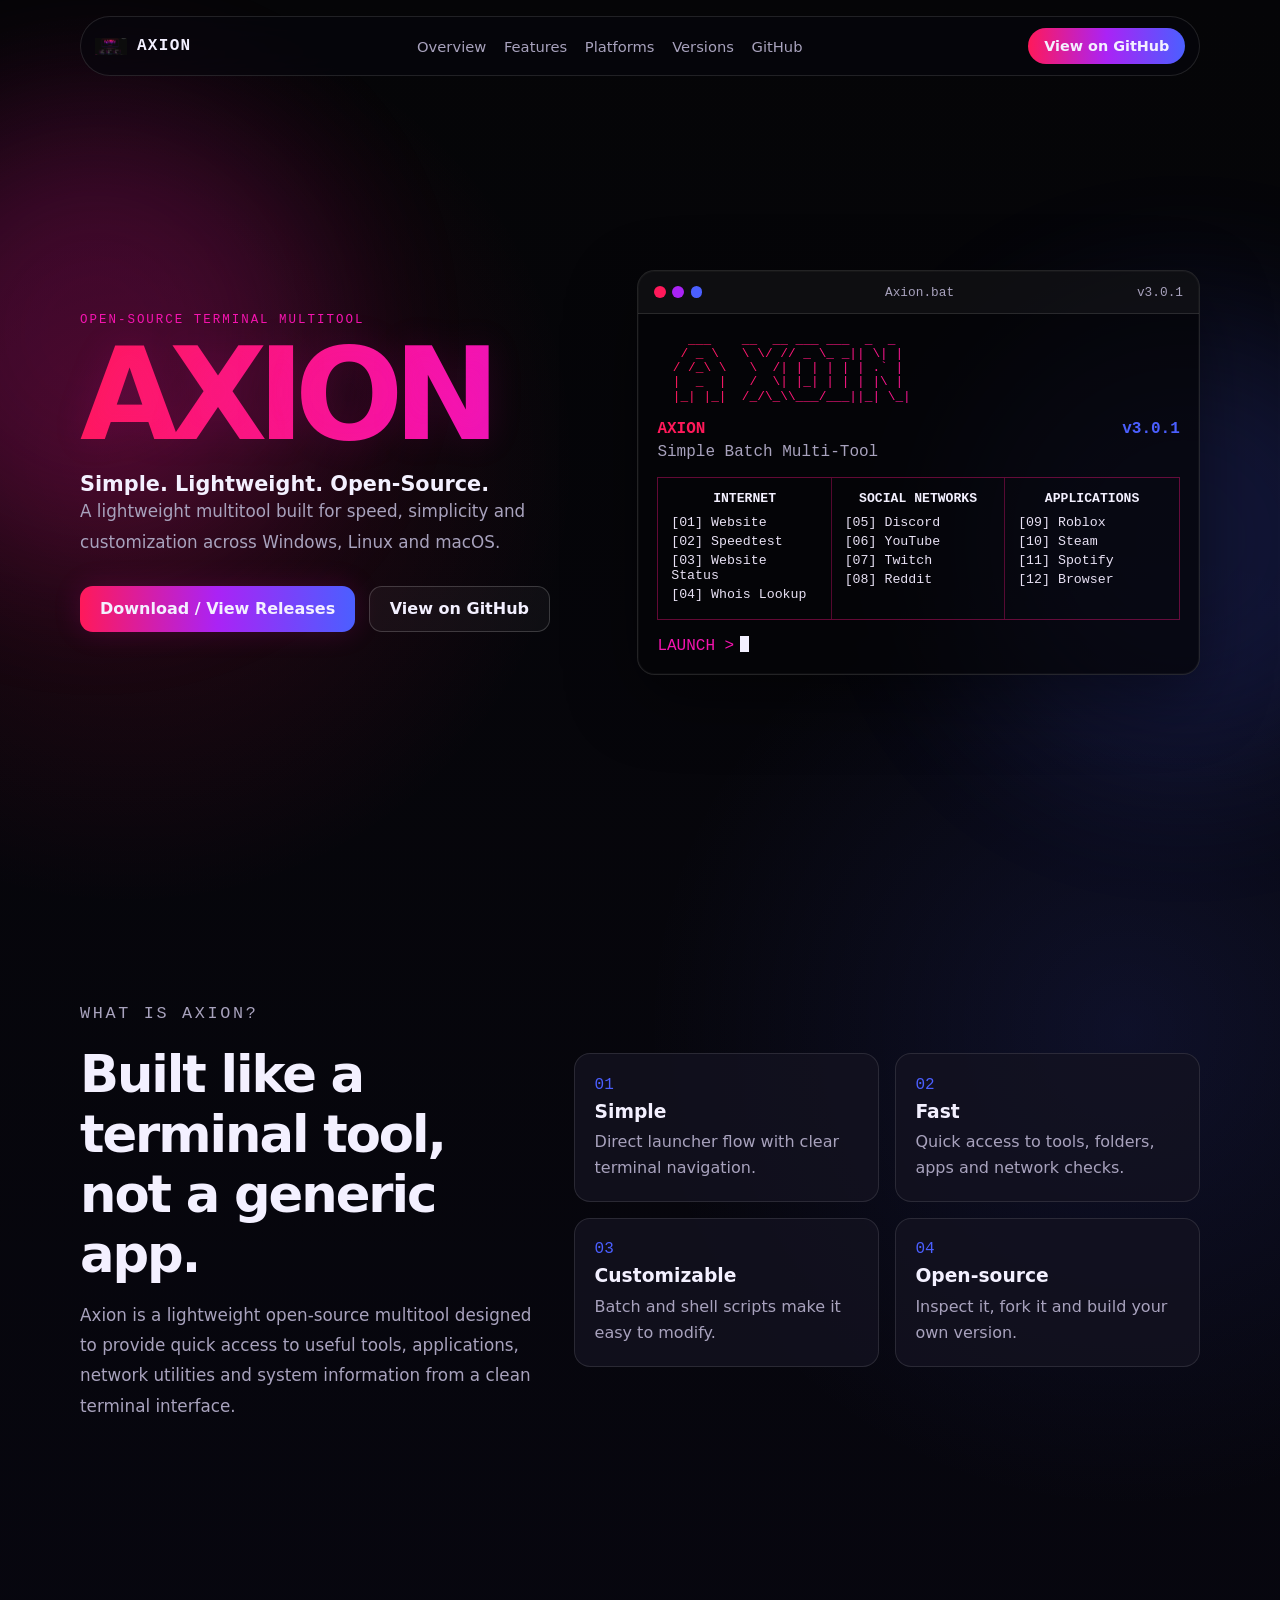
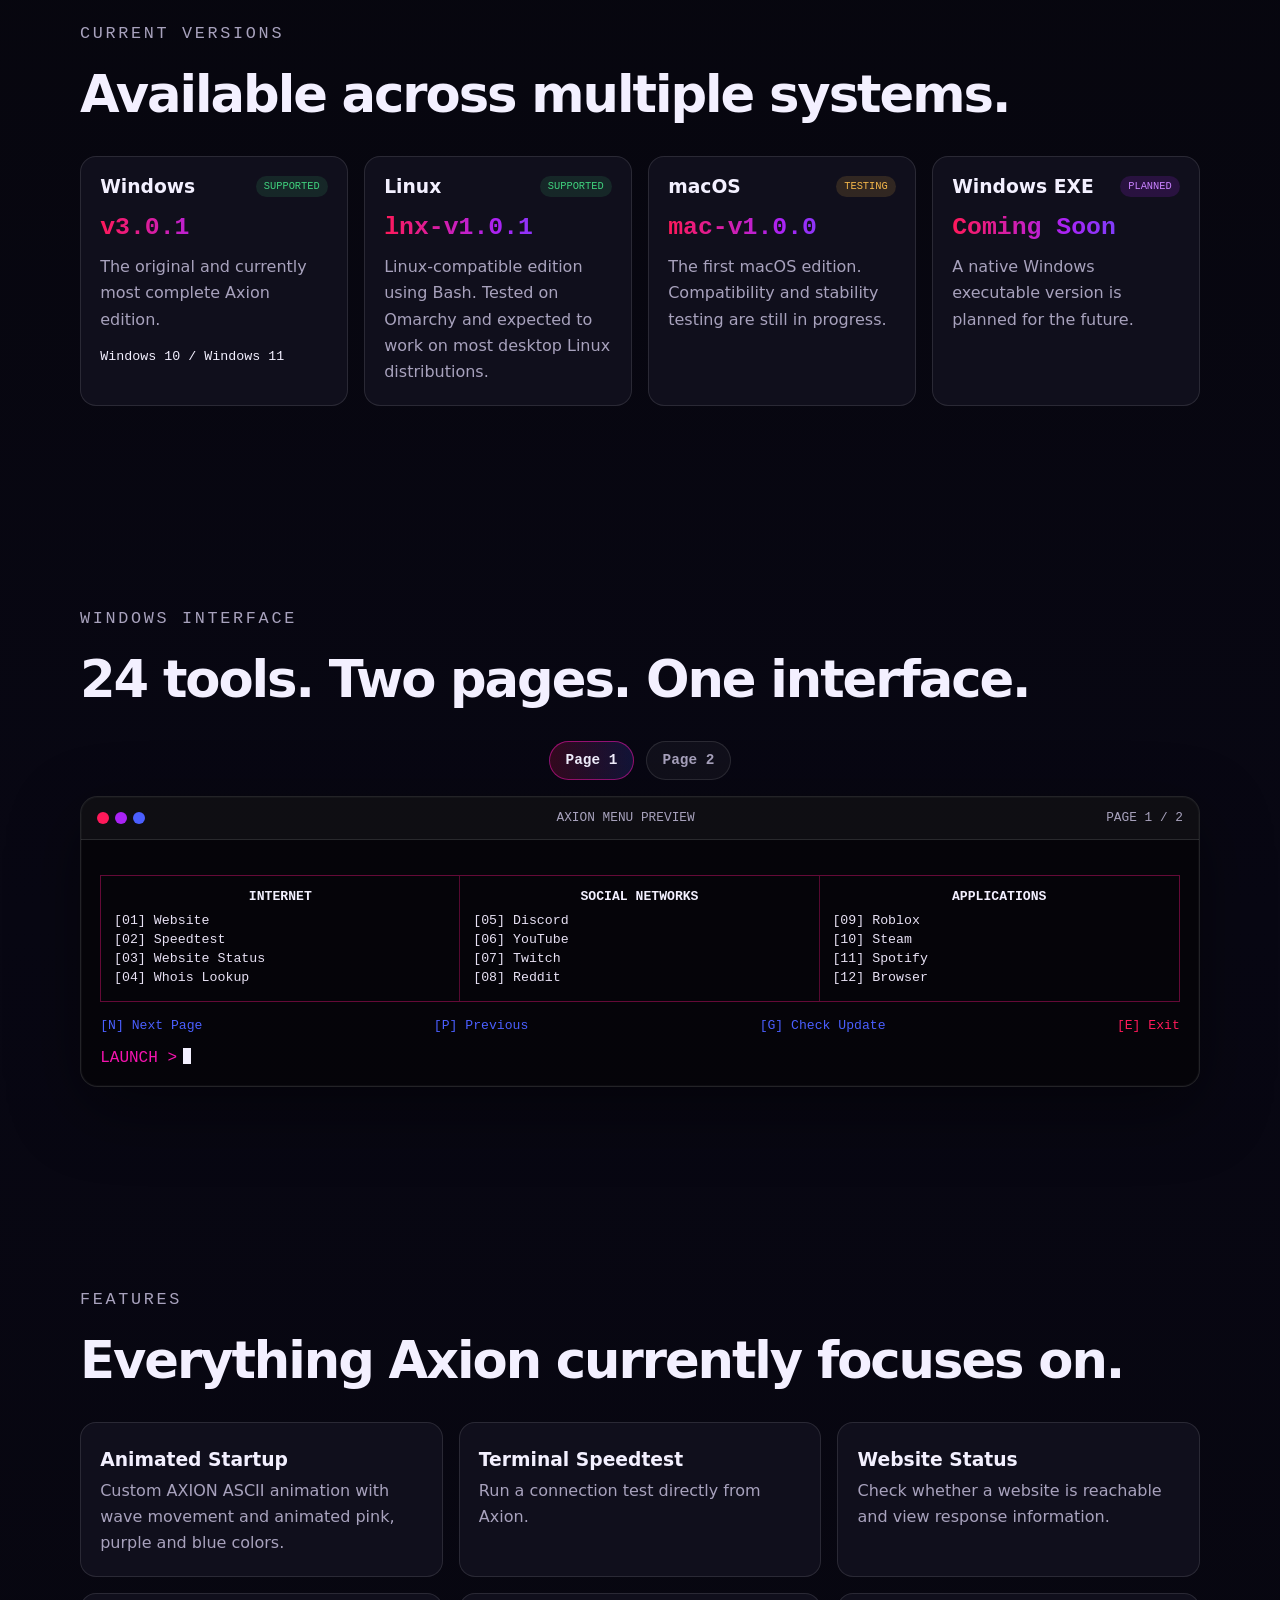
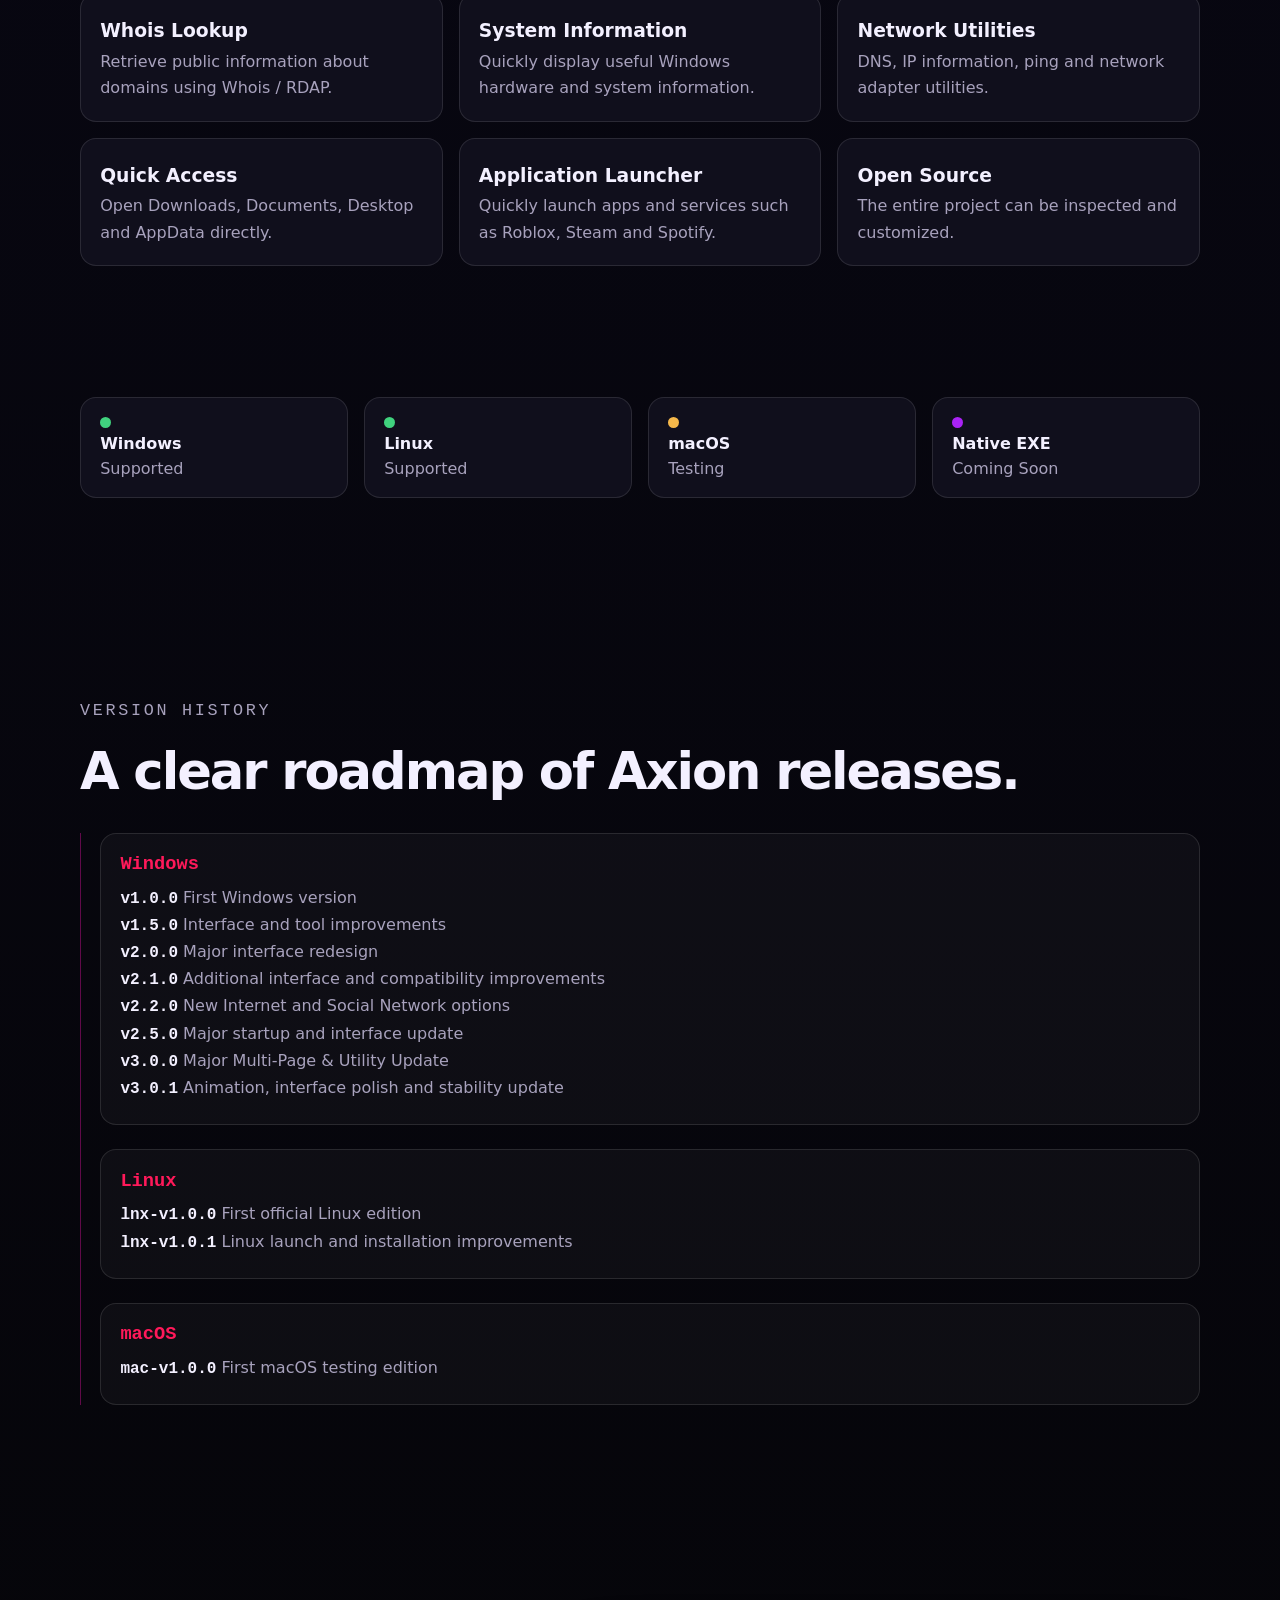
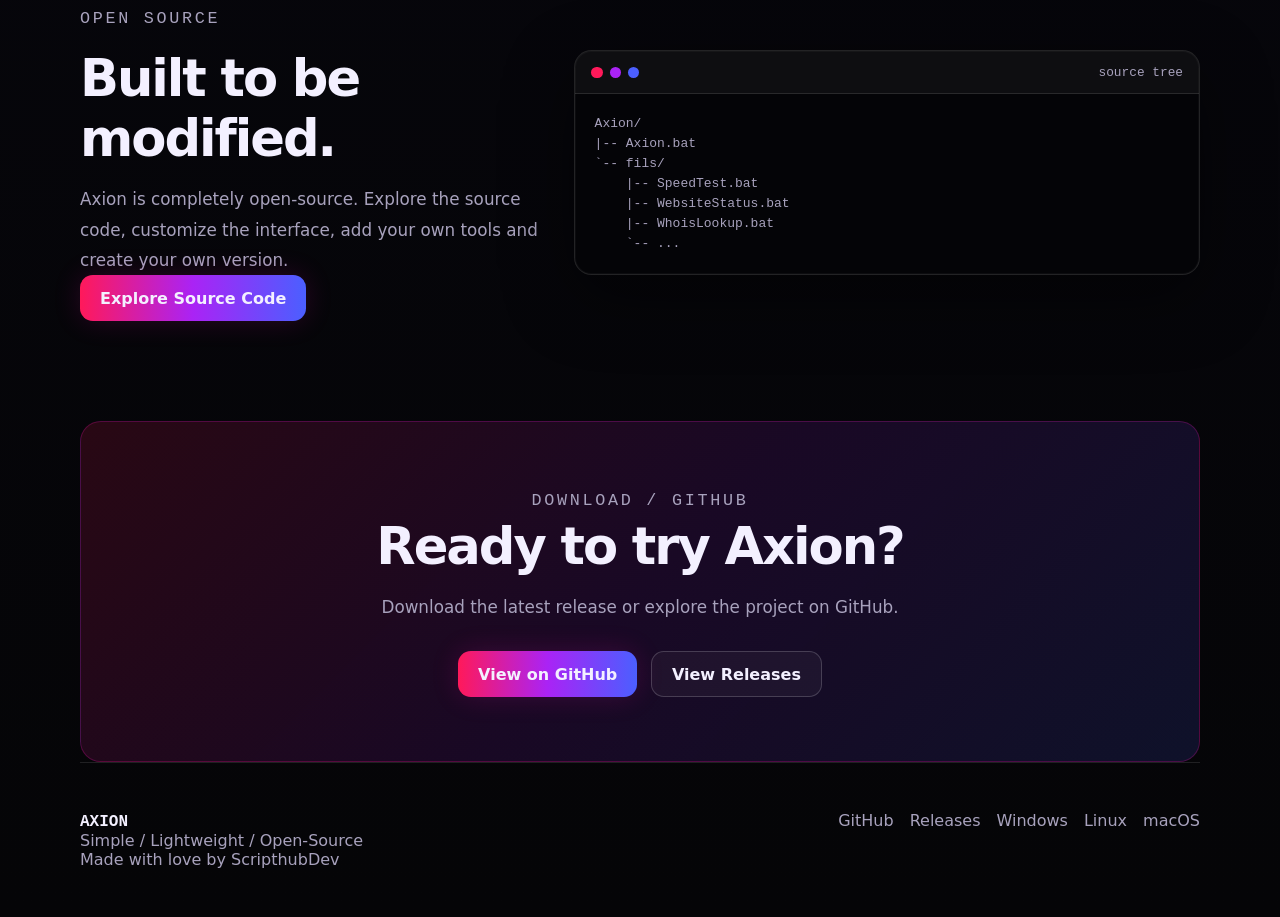
==== index.html @ b2b8bcaa "Restore terminal hero layout" ====
<!DOCTYPE html>
<html lang="en">
<head>
  <meta charset="UTF-8">
  <meta name="viewport" content="width=device-width, initial-scale=1.0">
  <meta name="description" content="AXION is a lightweight open-source terminal multitool by ScripthubDev.">
  <title>AXION - Open-Source Terminal Multitool</title>
  <link rel="stylesheet" href="style.css">
</head>
<body>
  <div class="site-glow glow-a"></div>
  <div class="site-glow glow-b"></div>

  <header class="navbar" id="navbar">
    <a class="brand" href="#overview" aria-label="AXION home">
      <img src="logo.png" alt="AXION logo" class="brand-logo">
      <span>AXION</span>
    </a>
    <nav class="nav-links" aria-label="Main navigation">
      <a href="#overview">Overview</a>
      <a href="#features">Features</a>
      <a href="#platforms">Platforms</a>
      <a href="#versions">Versions</a>
      <a href="https://github.com/SffeeRoro233/Axion-Multitool" target="_blank" rel="noreferrer">GitHub</a>
    </nav>
    <a class="nav-cta" href="https://github.com/SffeeRoro233/Axion-Multitool" target="_blank" rel="noreferrer">View on GitHub</a>
  </header>

  <main>
    <section class="hero section" id="overview">
      <div class="hero-copy reveal">
        <p class="eyebrow">Open-source terminal multitool</p>
        <h1 class="hero-title" aria-label="AXION">AXION</h1>
        <p class="hero-kicker">Simple. Lightweight. Open-Source.</p>
        <p class="hero-text">A lightweight multitool built for speed, simplicity and customization across Windows, Linux and macOS.</p>
        <div class="hero-actions">
          <a class="btn btn-primary" href="https://github.com/SffeeRoro233/Axion-Multitool/releases" target="_blank" rel="noreferrer">Download / View Releases</a>
          <a class="btn btn-secondary" href="https://github.com/SffeeRoro233/Axion-Multitool" target="_blank" rel="noreferrer">View on GitHub</a>
        </div>
      </div>

      <div class="terminal hero-terminal reveal" aria-label="AXION terminal preview">
        <div class="terminal-top">
          <div class="traffic"><span></span><span></span><span></span></div>
          <span class="terminal-title">Axion.bat</span>
          <span class="terminal-version">v3.0.1</span>
        </div>
        <div class="terminal-body">
          <pre class="ascii wave">    ___    __  __ ___ ___  _  _
   / _ \   \ \/ // _ \_ _|| \| |
  / /_\ \   \  /| | | | | | .` |
  |  _  |   /  \| |_| | | | |\ |
  |_| |_|  /_/\_\\___/___||_| \_|</pre>
          <p class="terminal-line accent">AXION <span>v3.0.1</span></p>
          <p class="terminal-line muted">Simple Batch Multi-Tool</p>
          <div class="terminal-grid">
            <div><b>INTERNET</b><span>[01] Website</span><span>[02] Speedtest</span><span>[03] Website Status</span><span>[04] Whois Lookup</span></div>
            <div><b>SOCIAL NETWORKS</b><span>[05] Discord</span><span>[06] YouTube</span><span>[07] Twitch</span><span>[08] Reddit</span></div>
            <div><b>APPLICATIONS</b><span>[09] Roblox</span><span>[10] Steam</span><span>[11] Spotify</span><span>[12] Browser</span></div>
          </div>
          <p class="launch">LAUNCH &gt;<span class="cursor"></span></p>
        </div>
      </div>
    </section>

    <section class="section two-col" id="what">
      <div class="section-copy reveal">
        <p class="eyebrow">What is Axion?</p>
        <h2>Built like a terminal tool, not a generic app.</h2>
        <p>Axion is a lightweight open-source multitool designed to provide quick access to useful tools, applications, network utilities and system information from a clean terminal interface.</p>
      </div>
      <div class="value-grid reveal">
        <article class="mini-card"><span>01</span><h3>Simple</h3><p>Direct launcher flow with clear terminal navigation.</p></article>
        <article class="mini-card"><span>02</span><h3>Fast</h3><p>Quick access to tools, folders, apps and network checks.</p></article>
        <article class="mini-card"><span>03</span><h3>Customizable</h3><p>Batch and shell scripts make it easy to modify.</p></article>
        <article class="mini-card"><span>04</span><h3>Open-source</h3><p>Inspect it, fork it and build your own version.</p></article>
      </div>
    </section>

    <section class="section" id="platforms">
      <div class="section-head reveal">
        <p class="eyebrow">Current versions</p>
        <h2>Available across multiple systems.</h2>
      </div>
      <div class="version-grid">
        <article class="version-card reveal"><div><h3>Windows</h3><span class="status supported">Supported</span></div><strong>v3.0.1</strong><p>The original and currently most complete Axion edition.</p><small>Windows 10 / Windows 11</small></article>
        <article class="version-card reveal"><div><h3>Linux</h3><span class="status supported">Supported</span></div><strong>lnx-v1.0.1</strong><p>Linux-compatible edition using Bash. Tested on Omarchy and expected to work on most desktop Linux distributions.</p></article>
        <article class="version-card reveal"><div><h3>macOS</h3><span class="status testing">Testing</span></div><strong>mac-v1.0.0</strong><p>The first macOS edition. Compatibility and stability testing are still in progress.</p></article>
        <article class="version-card reveal"><div><h3>Windows EXE</h3><span class="status planned">Planned</span></div><strong>Coming Soon</strong><p>A native Windows executable version is planned for the future.</p></article>
      </div>
    </section>

    <section class="section interface-section" id="interface">
      <div class="section-head reveal">
        <p class="eyebrow">Windows interface</p>
        <h2>24 tools. Two pages. One interface.</h2>
      </div>
      <div class="interface-wrap reveal">
        <div class="page-switch" role="tablist" aria-label="Terminal page preview">
          <button class="active" type="button" data-page="1">Page 1</button>
          <button type="button" data-page="2">Page 2</button>
        </div>
        <div class="terminal menu-terminal">
          <div class="terminal-top"><div class="traffic"><span></span><span></span><span></span></div><span class="terminal-title">AXION MENU PREVIEW</span><span id="pageLabel">PAGE 1 / 2</span></div>
          <div class="terminal-body">
            <div class="tool-grid active" id="toolsPage1">
              <div><h4>INTERNET</h4><p>[01] Website</p><p>[02] Speedtest</p><p>[03] Website Status</p><p>[04] Whois Lookup</p></div>
              <div><h4>SOCIAL NETWORKS</h4><p>[05] Discord</p><p>[06] YouTube</p><p>[07] Twitch</p><p>[08] Reddit</p></div>
              <div><h4>APPLICATIONS</h4><p>[09] Roblox</p><p>[10] Steam</p><p>[11] Spotify</p><p>[12] Browser</p></div>
            </div>
            <div class="tool-grid" id="toolsPage2">
              <div><h4>SYSTEM</h4><p>[13] System Info</p><p>[14] Task Manager</p><p>[15] Disk Information</p><p>[16] Startup Apps</p></div>
              <div><h4>NETWORK</h4><p>[17] DNS Test</p><p>[18] IP Information</p><p>[19] Ping Test</p><p>[20] Network Info</p></div>
              <div><h4>QUICK ACCESS</h4><p>[21] Downloads</p><p>[22] Documents</p><p>[23] Desktop</p><p>[24] AppData</p></div>
            </div>
            <div class="menu-bottom"><span>[N] Next Page</span><span>[P] Previous</span><span>[G] Check Update</span><span>[E] Exit</span></div>
            <p class="launch">LAUNCH &gt;<span class="cursor"></span></p>
          </div>
        </div>
      </div>
    </section>

    <section class="section" id="features">
      <div class="section-head reveal"><p class="eyebrow">Features</p><h2>Everything Axion currently focuses on.</h2></div>
      <div class="features-grid">
        <article class="feature-card reveal"><h3>Animated Startup</h3><p>Custom AXION ASCII animation with wave movement and animated pink, purple and blue colors.</p></article>
        <article class="feature-card reveal"><h3>Terminal Speedtest</h3><p>Run a connection test directly from Axion.</p></article>
        <article class="feature-card reveal"><h3>Website Status</h3><p>Check whether a website is reachable and view response information.</p></article>
        <article class="feature-card reveal"><h3>Whois Lookup</h3><p>Retrieve public information about domains using Whois / RDAP.</p></article>
        <article class="feature-card reveal"><h3>System Information</h3><p>Quickly display useful Windows hardware and system information.</p></article>
        <article class="feature-card reveal"><h3>Network Utilities</h3><p>DNS, IP information, ping and network adapter utilities.</p></article>
        <article class="feature-card reveal"><h3>Quick Access</h3><p>Open Downloads, Documents, Desktop and AppData directly.</p></article>
        <article class="feature-card reveal"><h3>Application Launcher</h3><p>Quickly launch apps and services such as Roblox, Steam and Spotify.</p></article>
        <article class="feature-card reveal"><h3>Open Source</h3><p>The entire project can be inspected and customized.</p></article>
      </div>
    </section>

    <section class="section platform-strip">
      <div class="platform-item reveal"><span class="indicator supported-dot"></span><b>Windows</b><em>Supported</em></div>
      <div class="platform-item reveal"><span class="indicator supported-dot"></span><b>Linux</b><em>Supported</em></div>
      <div class="platform-item reveal"><span class="indicator testing-dot"></span><b>macOS</b><em>Testing</em></div>
      <div class="platform-item reveal"><span class="indicator planned-dot"></span><b>Native EXE</b><em>Coming Soon</em></div>
    </section>

    <section class="section" id="versions">
      <div class="section-head reveal"><p class="eyebrow">Version history</p><h2>A clear roadmap of Axion releases.</h2></div>
      <div class="timeline reveal">
        <div class="timeline-group"><h3>Windows</h3><p><b>v1.0.0</b> First Windows version</p><p><b>v1.5.0</b> Interface and tool improvements</p><p><b>v2.0.0</b> Major interface redesign</p><p><b>v2.1.0</b> Additional interface and compatibility improvements</p><p><b>v2.2.0</b> New Internet and Social Network options</p><p><b>v2.5.0</b> Major startup and interface update</p><p><b>v3.0.0</b> Major Multi-Page & Utility Update</p><p><b>v3.0.1</b> Animation, interface polish and stability update</p></div>
        <div class="timeline-group"><h3>Linux</h3><p><b>lnx-v1.0.0</b> First official Linux edition</p><p><b>lnx-v1.0.1</b> Linux launch and installation improvements</p></div>
        <div class="timeline-group"><h3>macOS</h3><p><b>mac-v1.0.0</b> First macOS testing edition</p></div>
      </div>
    </section>

    <section class="section open-source" id="github">
      <div class="section-copy reveal"><p class="eyebrow">Open source</p><h2>Built to be modified.</h2><p>Axion is completely open-source. Explore the source code, customize the interface, add your own tools and create your own version.</p><a class="btn btn-primary" href="https://github.com/SffeeRoro233/Axion-Multitool" target="_blank" rel="noreferrer">Explore Source Code</a></div>
      <div class="terminal source-terminal reveal"><div class="terminal-top"><div class="traffic"><span></span><span></span><span></span></div><span class="terminal-title">source tree</span></div><div class="terminal-body"><pre>Axion/
|-- Axion.bat
`-- fils/
    |-- SpeedTest.bat
    |-- WebsiteStatus.bat
    |-- WhoisLookup.bat
    `-- ...</pre></div></div>
    </section>

    <section class="final-cta section reveal">
      <p class="eyebrow">Download / GitHub</p>
      <h2>Ready to try Axion?</h2>
      <p>Download the latest release or explore the project on GitHub.</p>
      <div class="hero-actions"><a class="btn btn-primary" href="https://github.com/SffeeRoro233/Axion-Multitool" target="_blank" rel="noreferrer">View on GitHub</a><a class="btn btn-secondary" href="https://github.com/SffeeRoro233/Axion-Multitool/releases" target="_blank" rel="noreferrer">View Releases</a></div>
    </section>
  </main>

  <footer class="footer">
    <div><strong>AXION</strong><p>Simple / Lightweight / Open-Source</p><p>Made with love by ScripthubDev</p></div>
    <div class="footer-links"><a href="https://github.com/SffeeRoro233/Axion-Multitool" target="_blank" rel="noreferrer">GitHub</a><a href="https://github.com/SffeeRoro233/Axion-Multitool/releases" target="_blank" rel="noreferrer">Releases</a><a href="#platforms">Windows</a><a href="#platforms">Linux</a><a href="#platforms">macOS</a></div>
  </footer>

  <script src="script.js"></script>
</body>
</html>
---- style.css ----
:root {
  --bg: #050507;
  --bg-2: #090912;
  --panel: rgba(14, 14, 22, 0.82);
  --panel-2: rgba(20, 18, 33, 0.78);
  --line: rgba(255, 255, 255, 0.11);
  --text: #f3f0ff;
  --muted: #a8a2bd;
  --pink: #ff195a;
  --magenta: #f514af;
  --purple: #aa23f5;
  --violet: #7837ff;
  --blue: #4b5fff;
  --green: #40d27e;
  --yellow: #f5b84b;
  --mono: Consolas, "SFMono-Regular", "Courier New", monospace;
  --sans: Inter, ui-sans-serif, system-ui, -apple-system, BlinkMacSystemFont, "Segoe UI", sans-serif;
}

* { box-sizing: border-box; margin: 0; padding: 0; }
html { scroll-behavior: smooth; }
body {
  min-height: 100vh;
  overflow-x: hidden;
  font-family: var(--sans);
  color: var(--text);
  background:
    radial-gradient(circle at 10% 8%, rgba(255, 25, 90, 0.15), transparent 28rem),
    radial-gradient(circle at 88% 18%, rgba(75, 95, 255, 0.12), transparent 30rem),
    linear-gradient(180deg, #050507 0%, #080713 44%, #050507 100%);
}

a { color: inherit; text-decoration: none; }
.site-glow { position: fixed; width: 28rem; height: 28rem; border-radius: 999px; filter: blur(80px); opacity: 0.18; pointer-events: none; z-index: -1; animation: drift 14s ease-in-out infinite; }
.glow-a { background: var(--magenta); top: 12%; left: -8rem; }
.glow-b { background: var(--blue); right: -8rem; top: 35%; animation-delay: -6s; }

.navbar {
  position: fixed; top: 1rem; left: 50%; transform: translateX(-50%); z-index: 1000;
  width: min(1120px, calc(100% - 2rem));
  display: flex; align-items: center; justify-content: space-between; gap: 1rem;
  padding: 0.7rem 0.85rem;
  border: 1px solid var(--line); border-radius: 999px;
  background: rgba(8, 8, 14, 0.62); backdrop-filter: blur(18px);
  transition: background 0.25s ease, border-color 0.25s ease, box-shadow 0.25s ease;
}
.navbar.scrolled { background: rgba(8, 8, 14, 0.92); border-color: rgba(255, 20, 130, 0.28); box-shadow: 0 0 32px rgba(170, 35, 245, 0.12); }
.brand { display: flex; align-items: center; gap: 0.65rem; font-family: var(--mono); font-weight: 800; letter-spacing: 0.08em; }
.brand-logo { width: 2rem; height: 2rem; object-fit: contain; border-radius: 0.35rem; }
.nav-links { display: flex; align-items: center; gap: 1.1rem; color: var(--muted); font-size: 0.92rem; }
.nav-links a:hover { color: var(--text); }
.nav-cta { padding: 0.62rem 1rem; border-radius: 999px; background: linear-gradient(90deg, var(--pink), var(--purple), var(--blue)); font-weight: 700; font-size: 0.9rem; }

.section { width: min(1120px, calc(100% - 2rem)); margin: 0 auto; padding: 6.2rem 0; }
.hero { min-height: 100vh; display: grid; grid-template-columns: 0.95fr 1.05fr; align-items: center; gap: 3rem; padding-top: 9rem; }
.axion-screen {
  display: flex;
  align-items: center;
  justify-content: center;
  min-height: 100vh;
  padding-top: 6.5rem;
  font-family: var(--mono);
}
.axion-app {
  width: min(100%, 980px);
  min-height: 34rem;
  display: flex;
  flex-direction: column;
  align-items: center;
  justify-content: center;
  color: #efedf6;
  background: #070707;
  border-radius: 0.35rem;
  padding: 2rem 1rem 1rem;
  box-shadow: 0 0 0 1px rgba(255,255,255,0.04), 0 30px 90px rgba(0,0,0,0.6);
}
.axion-logo-frame {
  width: min(560px, 100%);
  border: 2px solid var(--pink);
  border-bottom-color: var(--violet);
  outline: 2px solid rgba(120, 55, 255, 0.75);
  outline-offset: -6px;
  padding: 1.2rem 1.3rem 1.35rem;
  text-align: center;
  background: #080808;
  box-shadow: 0 0 20px rgba(255, 20, 130, 0.12);
}
.axion-main-logo {
  display: block;
  width: min(390px, 92%);
  max-height: 170px;
  object-fit: contain;
  margin: 0 auto 0.55rem;
  animation: softWave 4s ease-in-out infinite;
}
.axion-logo-frame p {
  color: var(--magenta);
  font-weight: 800;
  font-size: 0.9rem;
}
.app-subtitle {
  text-align: center;
  margin: 1.55rem 0 1.75rem;
}
.app-subtitle strong {
  display: block;
  color: var(--magenta);
  margin-bottom: 0.15rem;
}
.app-subtitle a {
  color: #77737f;
  font-weight: 700;
}
.app-subtitle a:hover { color: var(--text); }
.app-menu {
  display: grid;
  grid-template-columns: repeat(3, 1fr);
  width: min(730px, 100%);
  border: 2px solid var(--magenta);
  border-bottom-color: var(--violet);
  background: #080808;
}
.app-col {
  padding: 0.65rem 1rem 0.75rem;
  border-right: 2px solid var(--magenta);
}
.app-col:last-child { border-right: 0; }
.app-col h2 {
  text-align: center;
  font-size: 0.95rem;
  color: #f4f0fb;
  padding-bottom: 0.55rem;
  margin-bottom: 0.65rem;
  border-bottom: 2px solid var(--magenta);
}
.app-col p {
  font-weight: 800;
  font-size: 0.9rem;
  line-height: 1.25;
}
.app-col span { color: var(--magenta); }
.app-controls {
  width: min(920px, 100%);
  display: grid;
  grid-template-columns: 1fr auto auto auto 1fr;
  align-items: center;
  gap: 1.4rem;
  margin-top: 0.8rem;
}
.app-controls .launch {
  color: var(--magenta);
  margin: 0;
  justify-self: start;
}
.control {
  font-weight: 800;
  white-space: nowrap;
}
.control.purple { color: var(--violet); }
.control.blue { color: #22b7ff; }
.control.pink { color: var(--pink); }
.control:hover { color: var(--text); }
.page-count {
  color: #77737f;
  justify-self: end;
  font-weight: 800;
}
.eyebrow { font-family: var(--mono); color: var(--magenta); text-transform: uppercase; letter-spacing: 0.16em; font-size: 0.78rem; margin-bottom: 0.9rem; }
.hero-title { font-size: clamp(4rem, 10vw, 8.8rem); line-height: 0.85; letter-spacing: -0.08em; background: linear-gradient(100deg, var(--pink), var(--magenta), var(--purple), var(--blue)); background-size: 220% 220%; -webkit-background-clip: text; background-clip: text; color: transparent; animation: gradientShift 7s ease infinite, softWave 4s ease-in-out infinite; text-shadow: 0 0 36px rgba(245, 20, 175, 0.12); }
.hero-kicker { font-size: 1.3rem; font-weight: 800; margin-top: 1.4rem; }
.hero-text, .section-copy p, .section-head p, .final-cta p { color: var(--muted); font-size: 1.05rem; line-height: 1.8; max-width: 42rem; }
.hero-actions { display: flex; flex-wrap: wrap; gap: 0.85rem; margin-top: 1.8rem; }
.btn { display: inline-flex; align-items: center; justify-content: center; min-height: 2.9rem; padding: 0 1.25rem; border-radius: 0.8rem; font-weight: 800; transition: transform 0.2s ease, box-shadow 0.2s ease, border-color 0.2s ease; }
.btn:hover { transform: translateY(-2px); }
.btn-primary { background: linear-gradient(90deg, var(--pink), var(--purple), var(--blue)); box-shadow: 0 0 28px rgba(245, 20, 175, 0.16); }
.btn-secondary { border: 1px solid rgba(255, 255, 255, 0.18); background: rgba(255, 255, 255, 0.04); color: var(--text); }

.terminal { border: 1px solid rgba(255, 255, 255, 0.12); border-radius: 1.1rem; overflow: hidden; background: rgba(5, 5, 8, 0.74); box-shadow: 0 22px 70px rgba(0,0,0,0.45), inset 0 0 0 1px rgba(255,255,255,0.03); }
.terminal-top { display: flex; align-items: center; justify-content: space-between; gap: 1rem; padding: 0.85rem 1rem; background: rgba(255,255,255,0.04); border-bottom: 1px solid var(--line); font-family: var(--mono); color: var(--muted); font-size: 0.8rem; }
.traffic { display: flex; gap: 0.42rem; }
.traffic span { width: 0.72rem; height: 0.72rem; border-radius: 999px; background: var(--pink); }
.traffic span:nth-child(2) { background: var(--purple); }
.traffic span:nth-child(3) { background: var(--blue); }
.terminal-body { padding: 1.2rem; font-family: var(--mono); }
.ascii { font-size: clamp(0.62rem, 1vw, 0.88rem); line-height: 1.1; margin-bottom: 1rem; background: linear-gradient(90deg, var(--pink), var(--magenta), var(--purple), var(--blue)); background-size: 220% 220%; -webkit-background-clip: text; background-clip: text; color: transparent; animation: gradientShift 5s ease infinite; }
.terminal-line { color: var(--text); margin-bottom: 0.35rem; }
.terminal-line.accent { color: var(--pink); font-weight: 800; }
.terminal-line span { color: var(--blue); float: right; }
.muted { color: var(--muted); }
.terminal-grid, .tool-grid { display: grid; grid-template-columns: repeat(3, 1fr); border: 1px solid rgba(255, 20, 130, 0.38); margin: 1rem 0; }
.terminal-grid div, .tool-grid div { padding: 0.8rem; border-right: 1px solid rgba(255, 20, 130, 0.32); }
.terminal-grid div:last-child, .tool-grid div:last-child { border-right: 0; }
.terminal-grid b, .tool-grid h4 { display: block; color: var(--text); text-align: center; margin-bottom: 0.55rem; font-size: 0.82rem; }
.terminal-grid span, .tool-grid p { display: block; color: #e8e1f4; font-size: 0.83rem; margin: 0.25rem 0; }
.launch { color: var(--magenta); margin-top: 0.9rem; }
.cursor { display: inline-block; width: 0.55rem; height: 1rem; margin-left: 0.35rem; background: var(--text); vertical-align: -0.12rem; animation: blink 1s steps(2, start) infinite; }

.two-col, .open-source { display: grid; grid-template-columns: 0.85fr 1.15fr; gap: 2rem; align-items: center; }
.section-copy h2, .section-head h2, .final-cta h2 { font-size: clamp(2rem, 4vw, 3.5rem); letter-spacing: -0.04em; margin-bottom: 1rem; }
.section-head { margin-bottom: 2rem; }
.value-grid, .version-grid, .features-grid { display: grid; gap: 1rem; }
.value-grid { grid-template-columns: repeat(2, 1fr); }
.version-grid { grid-template-columns: repeat(4, 1fr); }
.features-grid { grid-template-columns: repeat(3, 1fr); }
.mini-card, .version-card, .feature-card, .platform-item { border: 1px solid var(--line); background: var(--panel-2); border-radius: 1rem; padding: 1.2rem; transition: transform 0.2s ease, border-color 0.2s ease, background 0.2s ease; }
.mini-card:hover, .version-card:hover, .feature-card:hover, .platform-item:hover { transform: translateY(-4px); border-color: rgba(245, 20, 175, 0.35); background: rgba(30, 24, 46, 0.86); }
.mini-card span { font-family: var(--mono); color: var(--blue); }
.mini-card h3, .feature-card h3 { margin: 0.45rem 0; }
.mini-card p, .version-card p, .feature-card p { color: var(--muted); line-height: 1.65; }
.version-card div { display: flex; justify-content: space-between; gap: 0.8rem; align-items: start; margin-bottom: 1rem; }
.version-card strong { display: block; font-family: var(--mono); font-size: 1.55rem; margin-bottom: 0.8rem; background: linear-gradient(90deg, var(--pink), var(--purple), var(--blue)); -webkit-background-clip: text; background-clip: text; color: transparent; }
.version-card small { display: block; margin-top: 1rem; color: var(--text); font-family: var(--mono); }
.status { font-family: var(--mono); font-size: 0.65rem; padding: 0.28rem 0.5rem; border-radius: 999px; text-transform: uppercase; }
.supported { background: rgba(64, 210, 126, 0.12); color: var(--green); }
.testing { background: rgba(245, 184, 75, 0.14); color: var(--yellow); }
.planned { background: rgba(170, 35, 245, 0.16); color: #c982ff; }

.interface-wrap { display: grid; gap: 1rem; }
.page-switch { display: flex; gap: 0.7rem; justify-content: center; }
.page-switch button { border: 1px solid var(--line); background: rgba(255,255,255,0.04); color: var(--muted); padding: 0.65rem 1rem; border-radius: 999px; font: 800 0.9rem var(--mono); cursor: pointer; }
.page-switch button.active { color: var(--text); border-color: rgba(245,20,175,0.55); background: linear-gradient(90deg, rgba(255,25,90,0.18), rgba(75,95,255,0.16)); }
.tool-grid { display: none; }
.tool-grid.active { display: grid; }
.menu-bottom { display: flex; justify-content: space-between; gap: 1rem; color: var(--blue); font-family: var(--mono); font-size: 0.82rem; margin-top: 0.6rem; }
.menu-bottom span:nth-child(4) { color: var(--pink); }

.platform-strip { display: grid; grid-template-columns: repeat(4, 1fr); gap: 1rem; padding-top: 2rem; }
.platform-item { display: grid; gap: 0.35rem; }
.platform-item em { color: var(--muted); font-style: normal; }
.indicator { width: 0.68rem; height: 0.68rem; border-radius: 999px; display: inline-block; }
.supported-dot { background: var(--green); }.testing-dot { background: var(--yellow); }.planned-dot { background: var(--purple); }
.timeline { border-left: 1px solid rgba(245,20,175,0.38); padding-left: 1.2rem; display: grid; gap: 1.5rem; }
.timeline-group { background: rgba(255,255,255,0.035); border: 1px solid var(--line); border-radius: 1rem; padding: 1.2rem; }
.timeline-group h3 { color: var(--pink); margin-bottom: 0.8rem; font-family: var(--mono); }
.timeline-group p { color: var(--muted); margin: 0.45rem 0; }
.timeline-group b { color: var(--text); font-family: var(--mono); }
.source-terminal pre { color: var(--muted); line-height: 1.55; }
.final-cta { text-align: center; border: 1px solid rgba(245, 20, 175, 0.24); border-radius: 1.3rem; background: linear-gradient(135deg, rgba(255,25,90,0.14), rgba(170,35,245,0.12), rgba(75,95,255,0.14)); padding: 4rem 1.5rem; }
.final-cta p { margin: 0 auto; }
.final-cta .hero-actions { justify-content: center; }
.footer { width: min(1120px, calc(100% - 2rem)); margin: 0 auto; padding: 3rem 0; border-top: 1px solid var(--line); display: flex; justify-content: space-between; gap: 2rem; color: var(--muted); }
.footer strong { color: var(--text); font-family: var(--mono); }
.footer-links { display: flex; flex-wrap: wrap; gap: 1rem; }
.footer-links a:hover { color: var(--text); }

.reveal { opacity: 0; transform: translateY(26px); transition: opacity 0.7s ease, transform 0.7s ease; }
.reveal.visible { opacity: 1; transform: translateY(0); }

@keyframes gradientShift { 0%,100% { background-position: 0% 50%; } 50% { background-position: 100% 50%; } }
@keyframes blink { 50% { opacity: 0; } }
@keyframes softWave { 0%,100% { transform: translateY(0); } 50% { transform: translateY(-4px); } }
@keyframes drift { 0%,100% { transform: translate3d(0,0,0); } 50% { transform: translate3d(2rem, -1rem, 0); } }

@media (max-width: 900px) {
  .nav-links { display: none; }
  .hero, .two-col, .open-source { grid-template-columns: 1fr; }
  .axion-screen { padding-top: 6rem; }
  .app-controls { grid-template-columns: 1fr 1fr; text-align: center; gap: 0.75rem; }
  .app-controls .launch, .page-count { justify-self: center; }
  .version-grid, .features-grid, .platform-strip { grid-template-columns: repeat(2, 1fr); }
  .terminal-grid, .tool-grid { grid-template-columns: 1fr; }
  .terminal-grid div, .tool-grid div { border-right: 0; border-bottom: 1px solid rgba(255,20,130,0.32); }
  .terminal-grid div:last-child, .tool-grid div:last-child { border-bottom: 0; }
}

@media (max-width: 600px) {
  .navbar { top: 0.7rem; width: calc(100% - 1rem); border-radius: 1rem; }
  .nav-cta { display: none; }
  .section { width: min(100% - 1rem, 1120px); padding: 4rem 0; }
  .hero { padding-top: 7rem; }
  .axion-app { padding: 1rem 0.6rem; min-height: auto; }
  .axion-logo-frame { padding: 0.9rem 0.6rem 1rem; }
  .axion-main-logo { max-height: 125px; }
  .app-menu { grid-template-columns: 1fr; }
  .app-col { border-right: 0; border-bottom: 2px solid var(--magenta); }
  .app-col:last-child { border-bottom: 0; }
  .app-controls { grid-template-columns: 1fr; }
  .value-grid, .version-grid, .features-grid, .platform-strip { grid-template-columns: 1fr; }
  .terminal-body { padding: 0.9rem; }
  .menu-bottom { flex-direction: column; }
  .footer { flex-direction: column; }
}

@media (prefers-reduced-motion: reduce) {
  *, *::before, *::after { animation-duration: 0.01ms !important; transition-duration: 0.01ms !important; scroll-behavior: auto !important; }
}
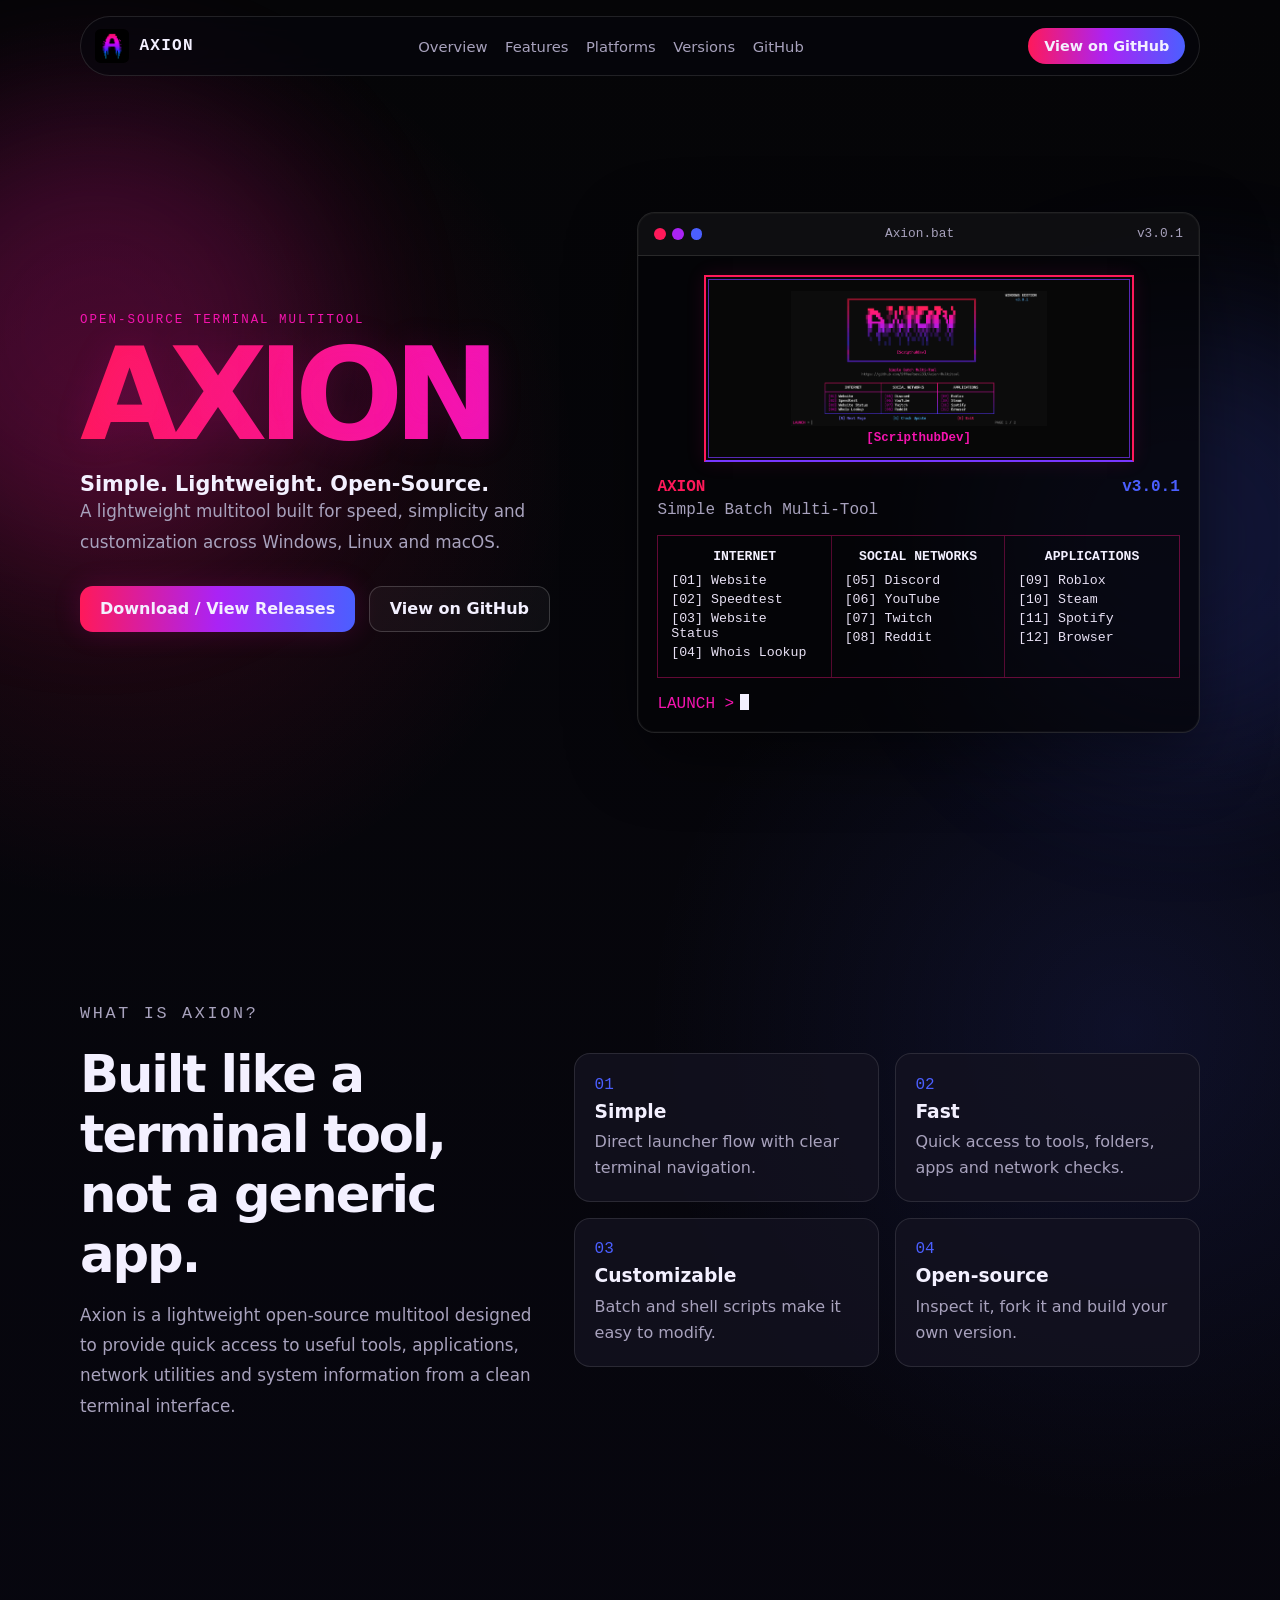
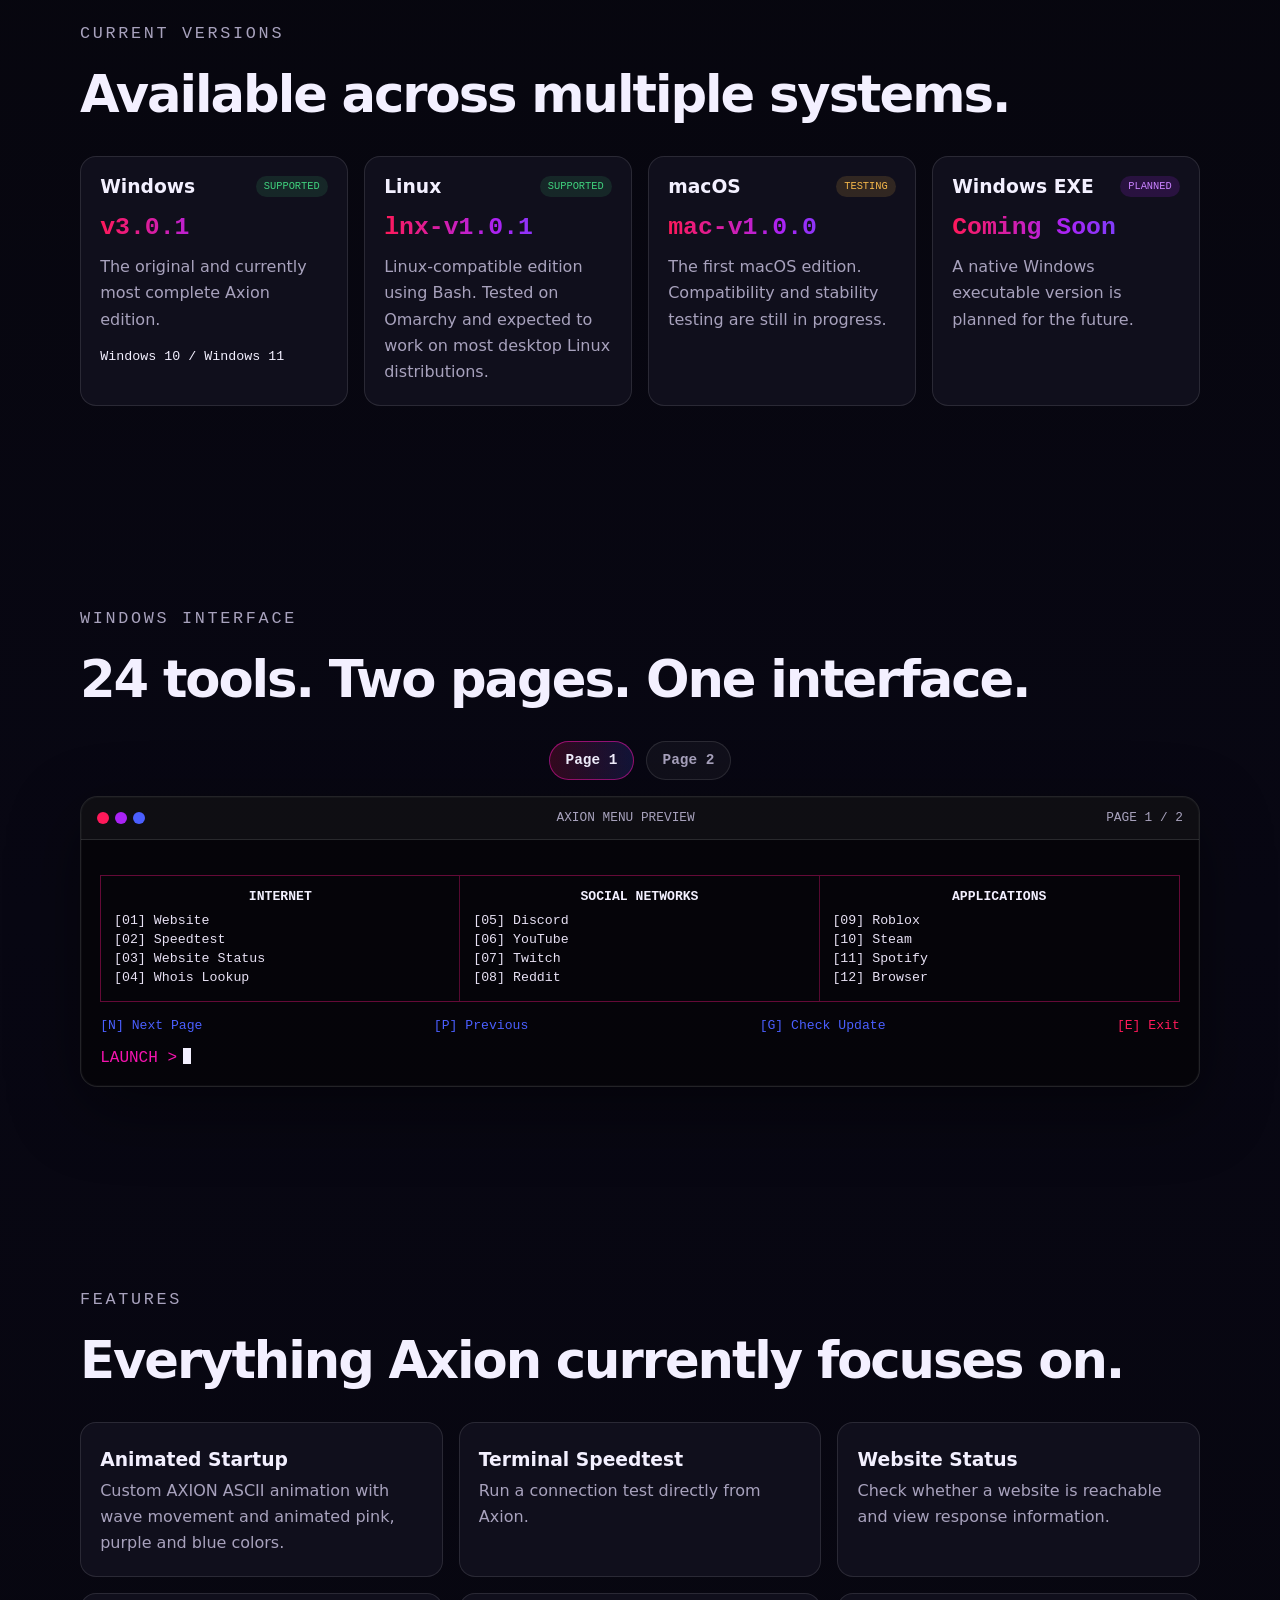
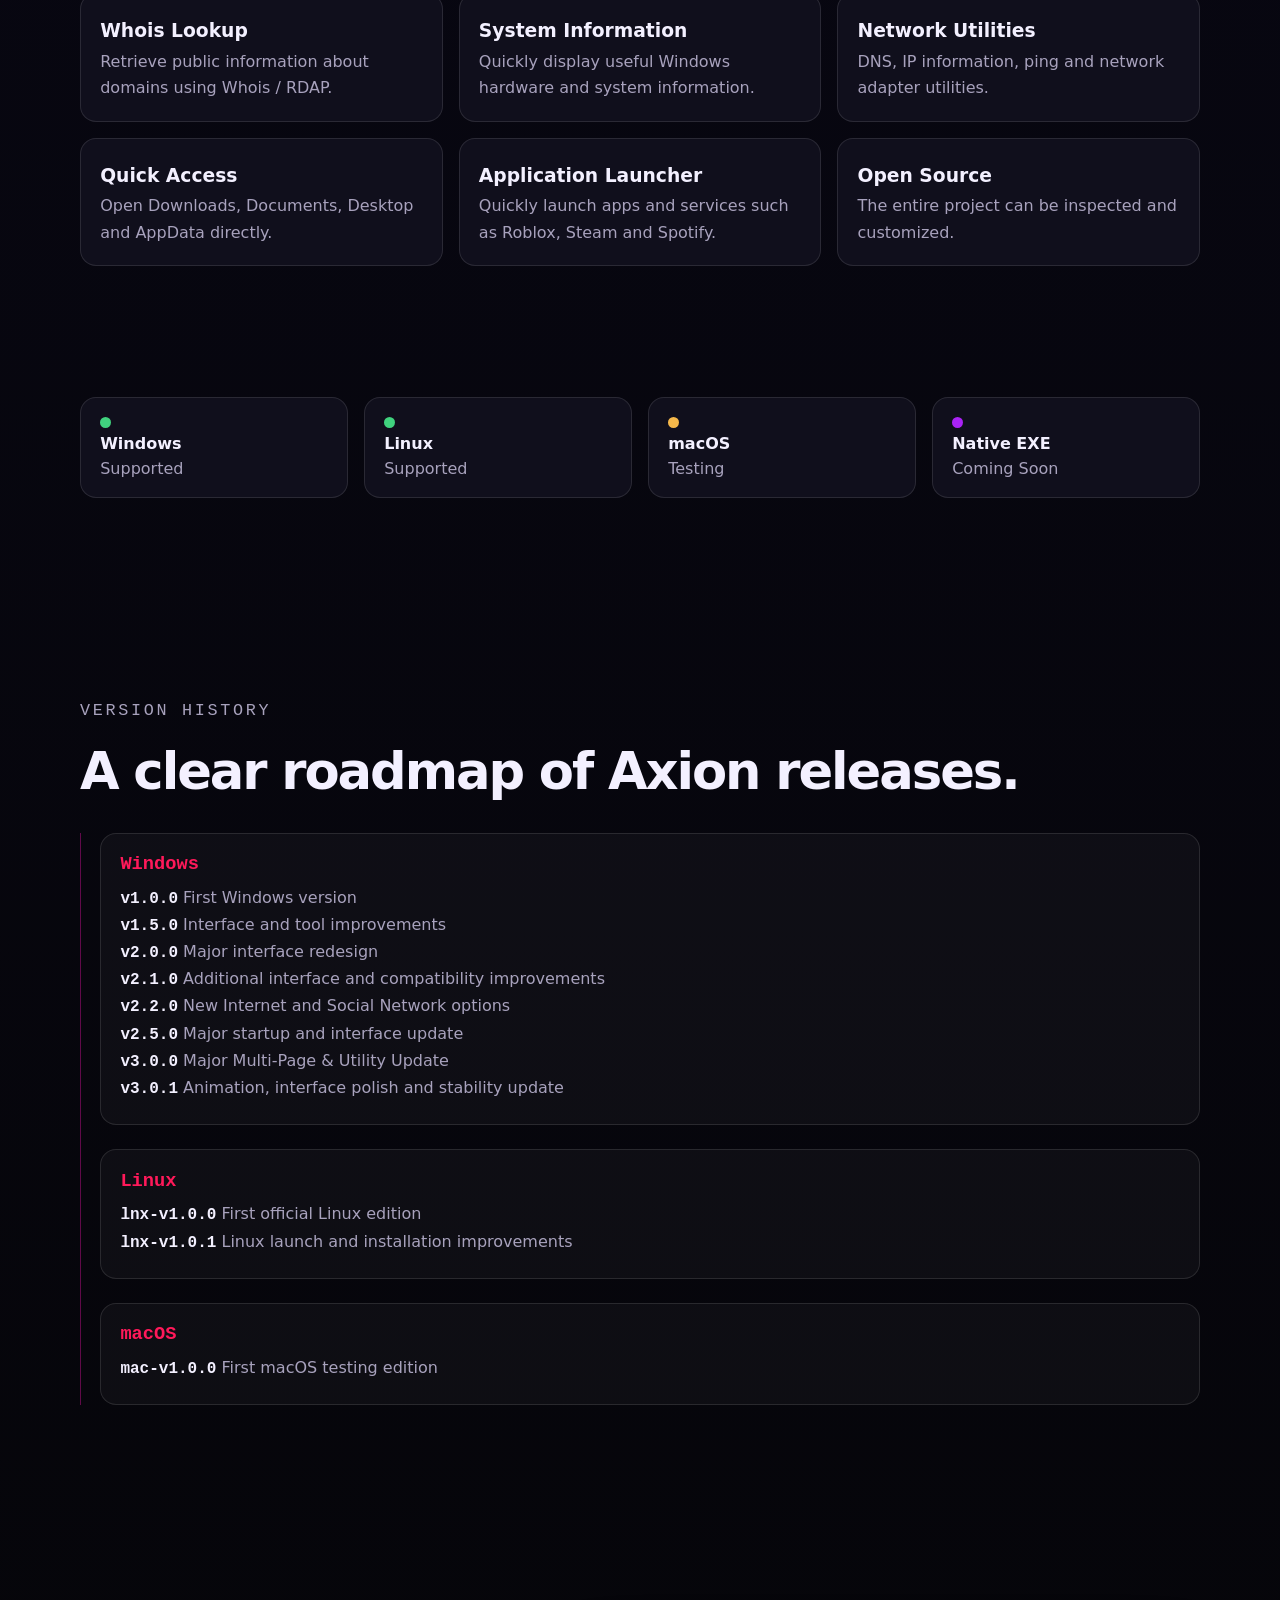
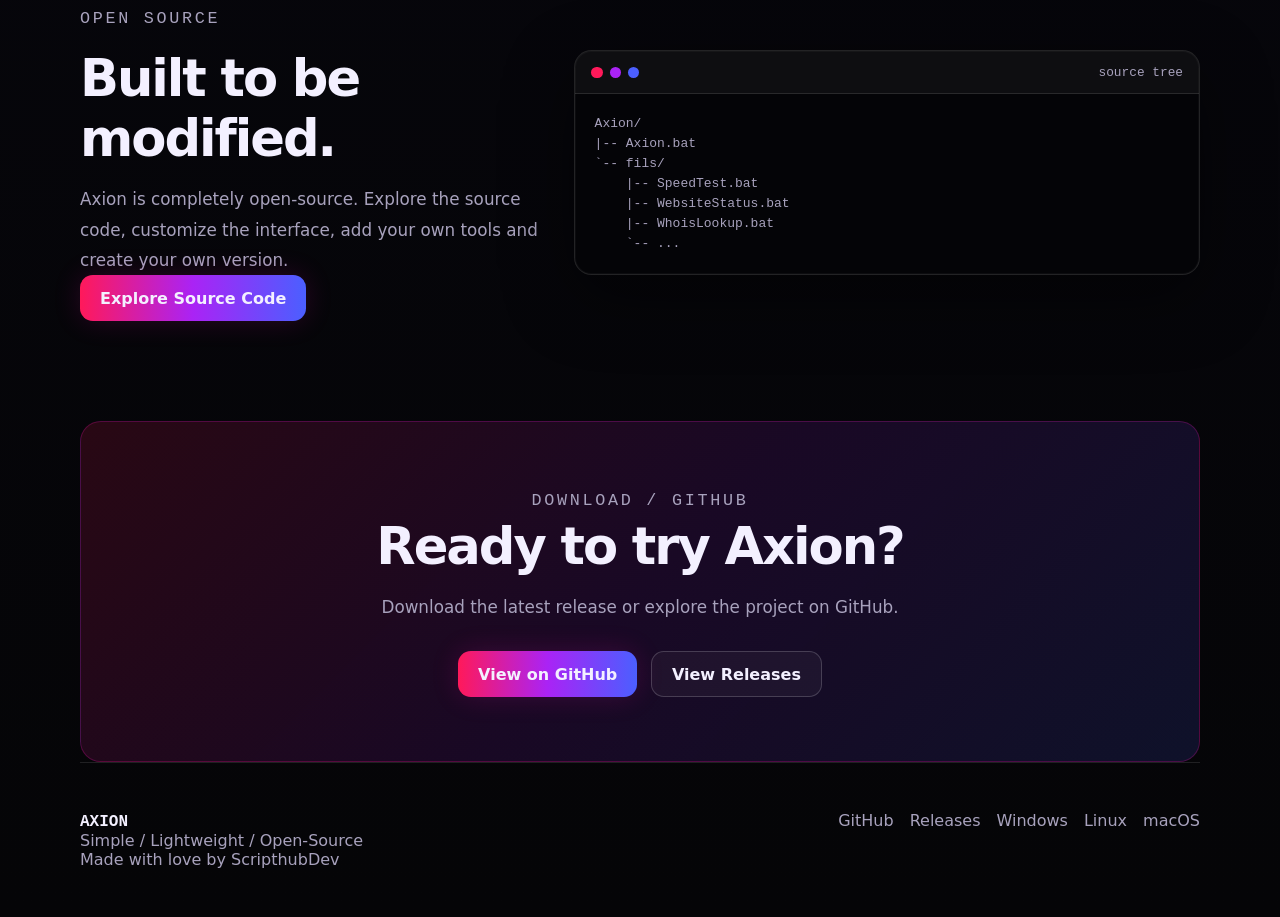
==== commit 9bd886e3: "Use provided logos in navbar and terminal" ====
--- a/index.html
+++ b/index.html
@@ -13,7 +13,7 @@
 
   <header class="navbar" id="navbar">
     <a class="brand" href="#overview" aria-label="AXION home">
-      <img src="logo.png" alt="AXION logo" class="brand-logo">
+      <img src="Logo1.png" alt="AXION logo" class="brand-logo">
       <span>AXION</span>
     </a>
     <nav class="nav-links" aria-label="Main navigation">
@@ -46,11 +46,10 @@
           <span class="terminal-version">v3.0.1</span>
         </div>
         <div class="terminal-body">
-          <pre class="ascii wave">    ___    __  __ ___ ___  _  _
-   / _ \   \ \/ // _ \_ _|| \| |
-  / /_\ \   \  /| | | | | | .` |
-  |  _  |   /  \| |_| | | | |\ |
-  |_| |_|  /_/\_\\___/___||_| \_|</pre>
+          <div class="terminal-logo-box">
+            <img src="logo.png" alt="AXION terminal logo" class="terminal-logo-img">
+            <p>[ScripthubDev]</p>
+          </div>
           <p class="terminal-line accent">AXION <span>v3.0.1</span></p>
           <p class="terminal-line muted">Simple Batch Multi-Tool</p>
           <div class="terminal-grid">
--- a/style.css
+++ b/style.css
@@ -46,7 +46,7 @@
 }
 .navbar.scrolled { background: rgba(8, 8, 14, 0.92); border-color: rgba(255, 20, 130, 0.28); box-shadow: 0 0 32px rgba(170, 35, 245, 0.12); }
 .brand { display: flex; align-items: center; gap: 0.65rem; font-family: var(--mono); font-weight: 800; letter-spacing: 0.08em; }
-.brand-logo { width: 2rem; height: 2rem; object-fit: contain; border-radius: 0.35rem; }
+.brand-logo { width: 2.15rem; height: 2.15rem; object-fit: contain; border-radius: 0.35rem; }
 .nav-links { display: flex; align-items: center; gap: 1.1rem; color: var(--muted); font-size: 0.92rem; }
 .nav-links a:hover { color: var(--text); }
 .nav-cta { padding: 0.62rem 1rem; border-radius: 999px; background: linear-gradient(90deg, var(--pink), var(--purple), var(--blue)); font-weight: 700; font-size: 0.9rem; }
@@ -182,6 +182,31 @@
 .traffic span:nth-child(2) { background: var(--purple); }
 .traffic span:nth-child(3) { background: var(--blue); }
 .terminal-body { padding: 1.2rem; font-family: var(--mono); }
+.terminal-logo-box {
+  width: min(100%, 430px);
+  margin: 0 auto 1rem;
+  padding: 0.85rem 0.9rem 0.9rem;
+  text-align: center;
+  background: #070707;
+  border: 2px solid var(--pink);
+  border-bottom-color: var(--violet);
+  outline: 1px solid rgba(120, 55, 255, 0.7);
+  outline-offset: -5px;
+  box-shadow: 0 0 18px rgba(255, 20, 130, 0.12);
+}
+.terminal-logo-img {
+  width: min(100%, 330px);
+  max-height: 135px;
+  object-fit: contain;
+  display: block;
+  margin: 0 auto 0.35rem;
+  animation: softWave 4s ease-in-out infinite;
+}
+.terminal-logo-box p {
+  color: var(--magenta);
+  font-size: 0.78rem;
+  font-weight: 800;
+}
 .ascii { font-size: clamp(0.62rem, 1vw, 0.88rem); line-height: 1.1; margin-bottom: 1rem; background: linear-gradient(90deg, var(--pink), var(--magenta), var(--purple), var(--blue)); background-size: 220% 220%; -webkit-background-clip: text; background-clip: text; color: transparent; animation: gradientShift 5s ease infinite; }
 .terminal-line { color: var(--text); margin-bottom: 0.35rem; }
 .terminal-line.accent { color: var(--pink); font-weight: 800; }
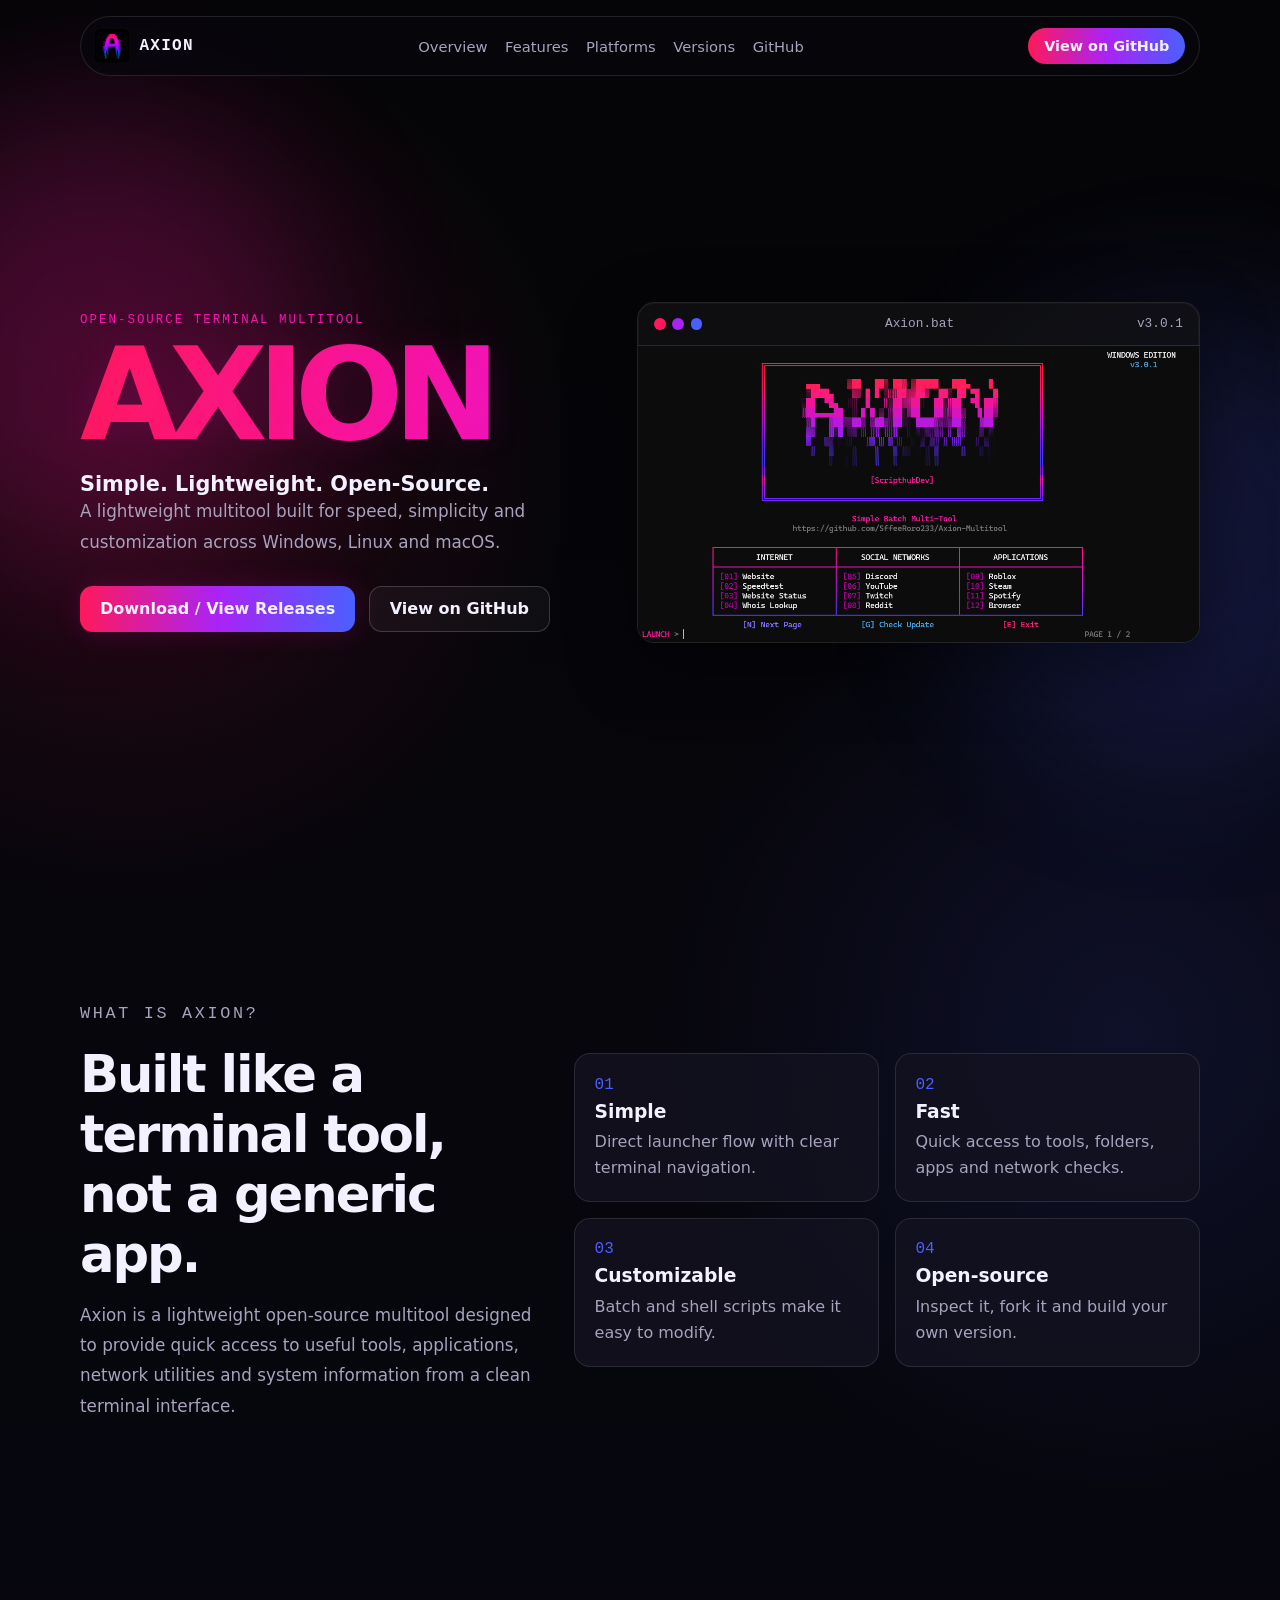
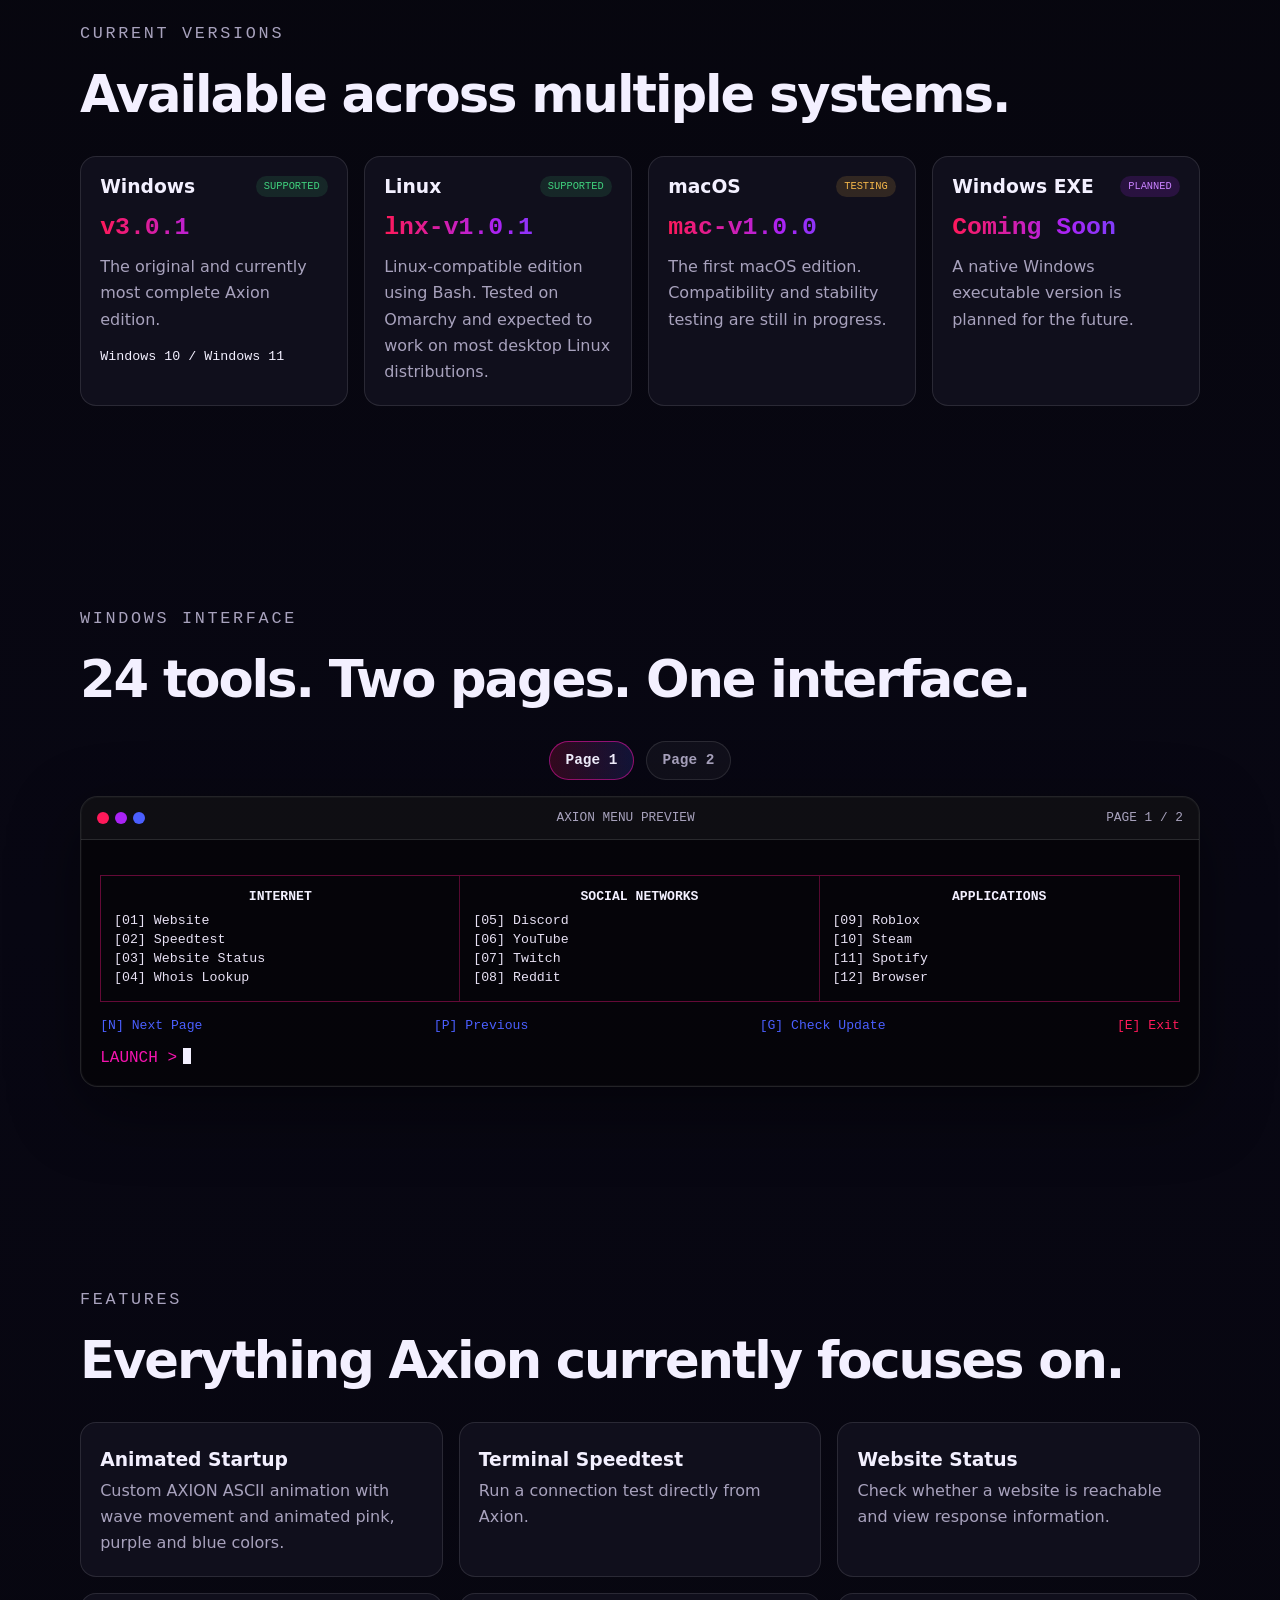
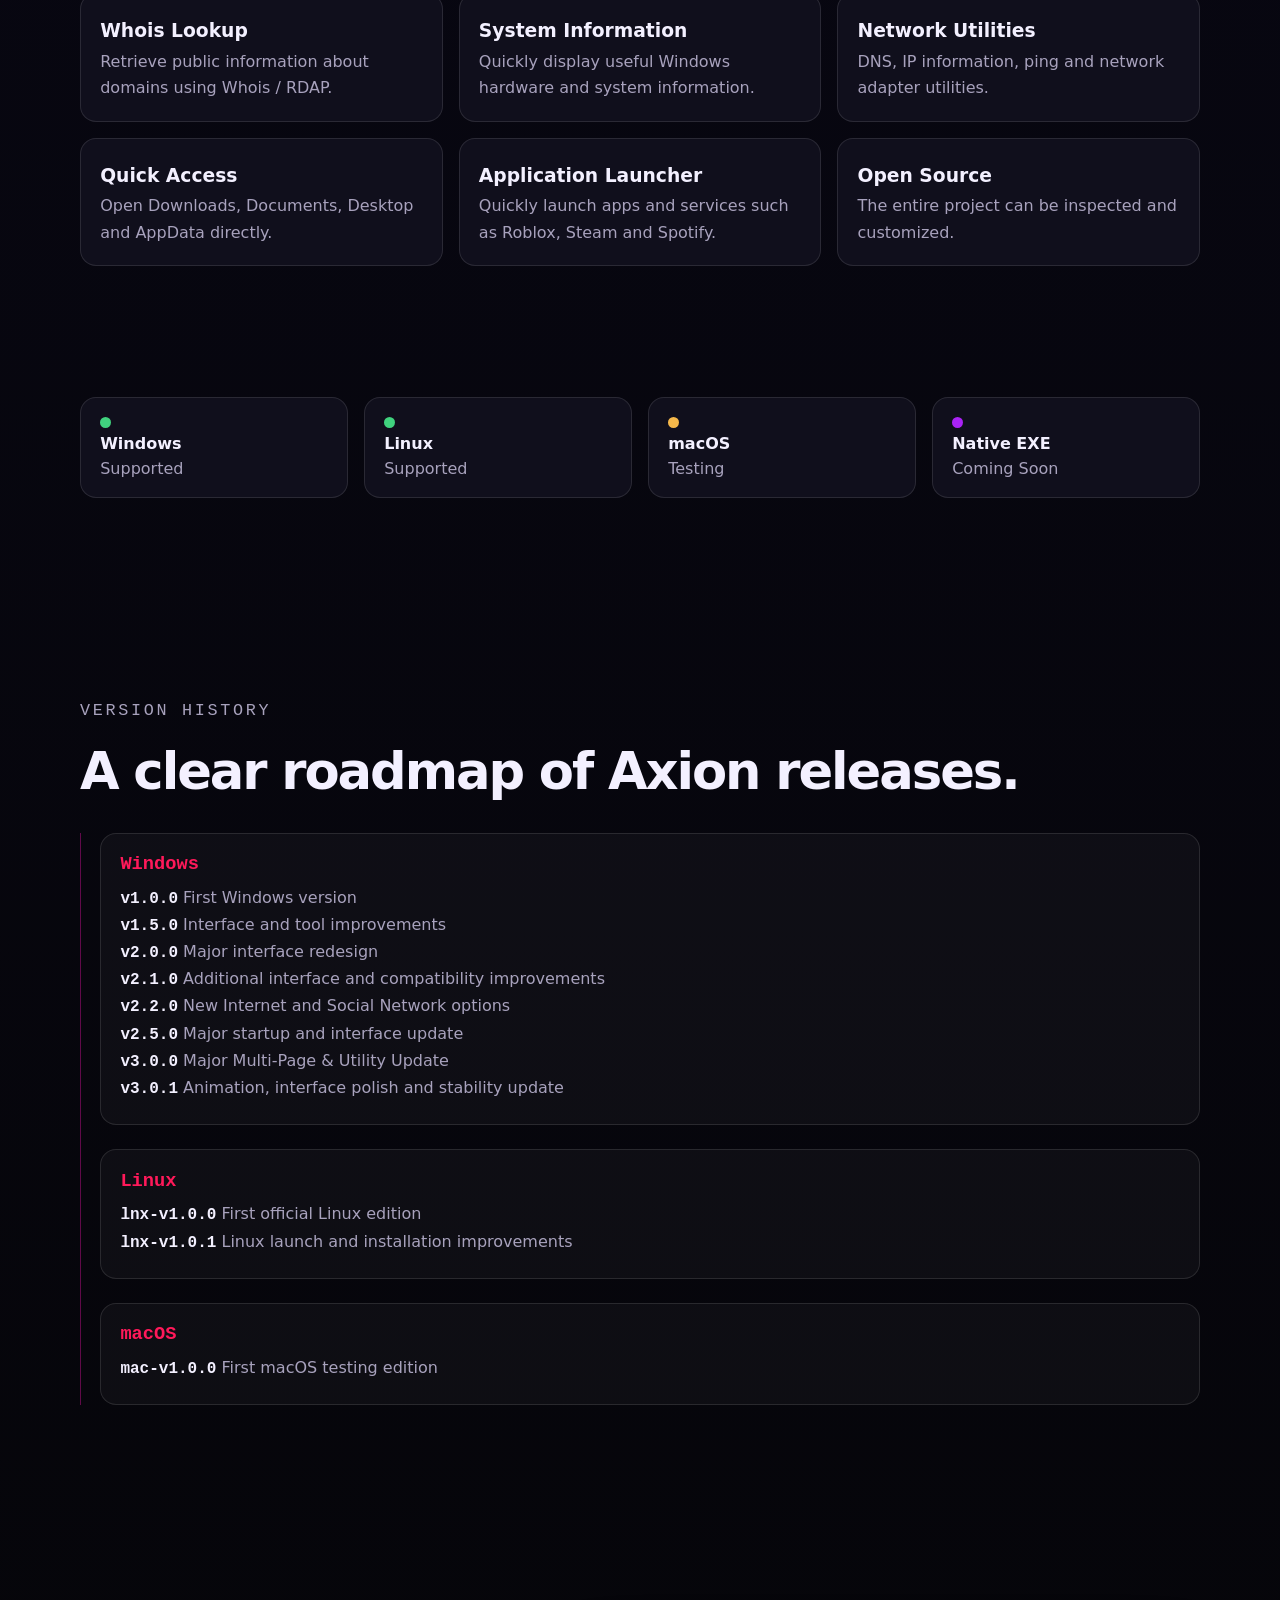
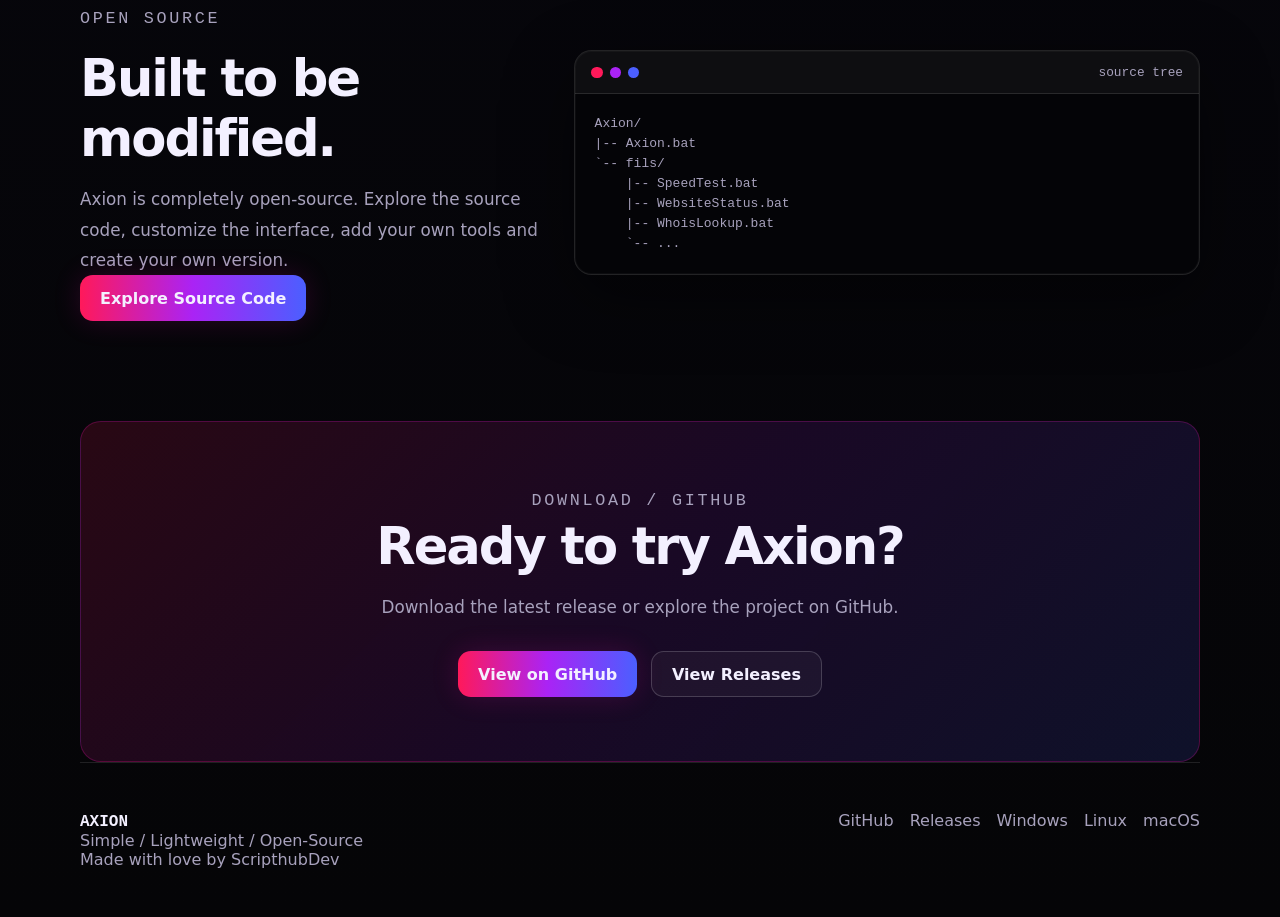
==== commit f5b22a51: "Fix hero terminal screenshot display" ====
--- a/index.html
+++ b/index.html
@@ -45,19 +45,8 @@
           <span class="terminal-title">Axion.bat</span>
           <span class="terminal-version">v3.0.1</span>
         </div>
-        <div class="terminal-body">
-          <div class="terminal-logo-box">
-            <img src="logo.png" alt="AXION terminal logo" class="terminal-logo-img">
-            <p>[ScripthubDev]</p>
-          </div>
-          <p class="terminal-line accent">AXION <span>v3.0.1</span></p>
-          <p class="terminal-line muted">Simple Batch Multi-Tool</p>
-          <div class="terminal-grid">
-            <div><b>INTERNET</b><span>[01] Website</span><span>[02] Speedtest</span><span>[03] Website Status</span><span>[04] Whois Lookup</span></div>
-            <div><b>SOCIAL NETWORKS</b><span>[05] Discord</span><span>[06] YouTube</span><span>[07] Twitch</span><span>[08] Reddit</span></div>
-            <div><b>APPLICATIONS</b><span>[09] Roblox</span><span>[10] Steam</span><span>[11] Spotify</span><span>[12] Browser</span></div>
-          </div>
-          <p class="launch">LAUNCH &gt;<span class="cursor"></span></p>
+        <div class="terminal-body hero-terminal-body">
+          <img src="logo.png" alt="AXION terminal interface" class="terminal-screenshot">
         </div>
       </div>
     </section>
--- a/style.css
+++ b/style.css
@@ -182,6 +182,17 @@
 .traffic span:nth-child(2) { background: var(--purple); }
 .traffic span:nth-child(3) { background: var(--blue); }
 .terminal-body { padding: 1.2rem; font-family: var(--mono); }
+.hero-terminal-body {
+  padding: 0;
+  overflow: hidden;
+  background: #080808;
+}
+.terminal-screenshot {
+  display: block;
+  width: 100%;
+  height: auto;
+  object-fit: contain;
+}
 .terminal-logo-box {
   width: min(100%, 430px);
   margin: 0 auto 1rem;
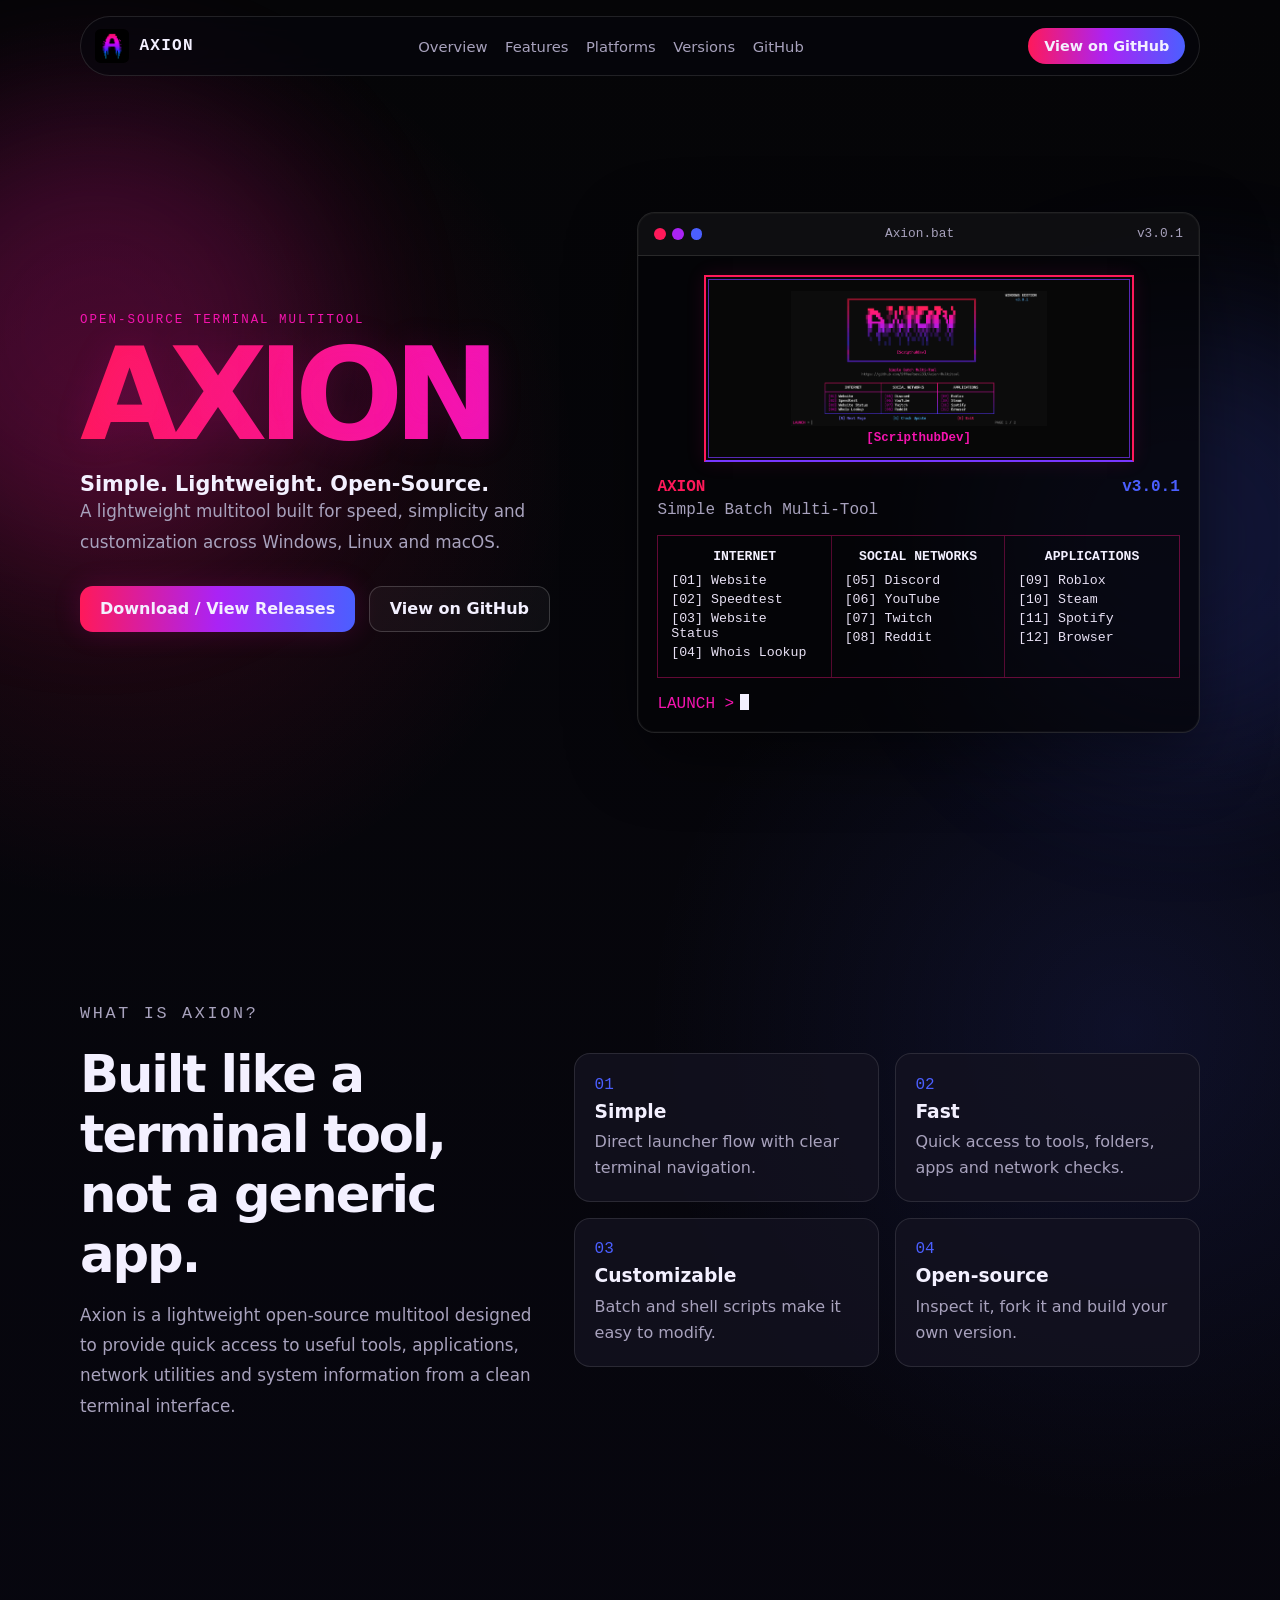
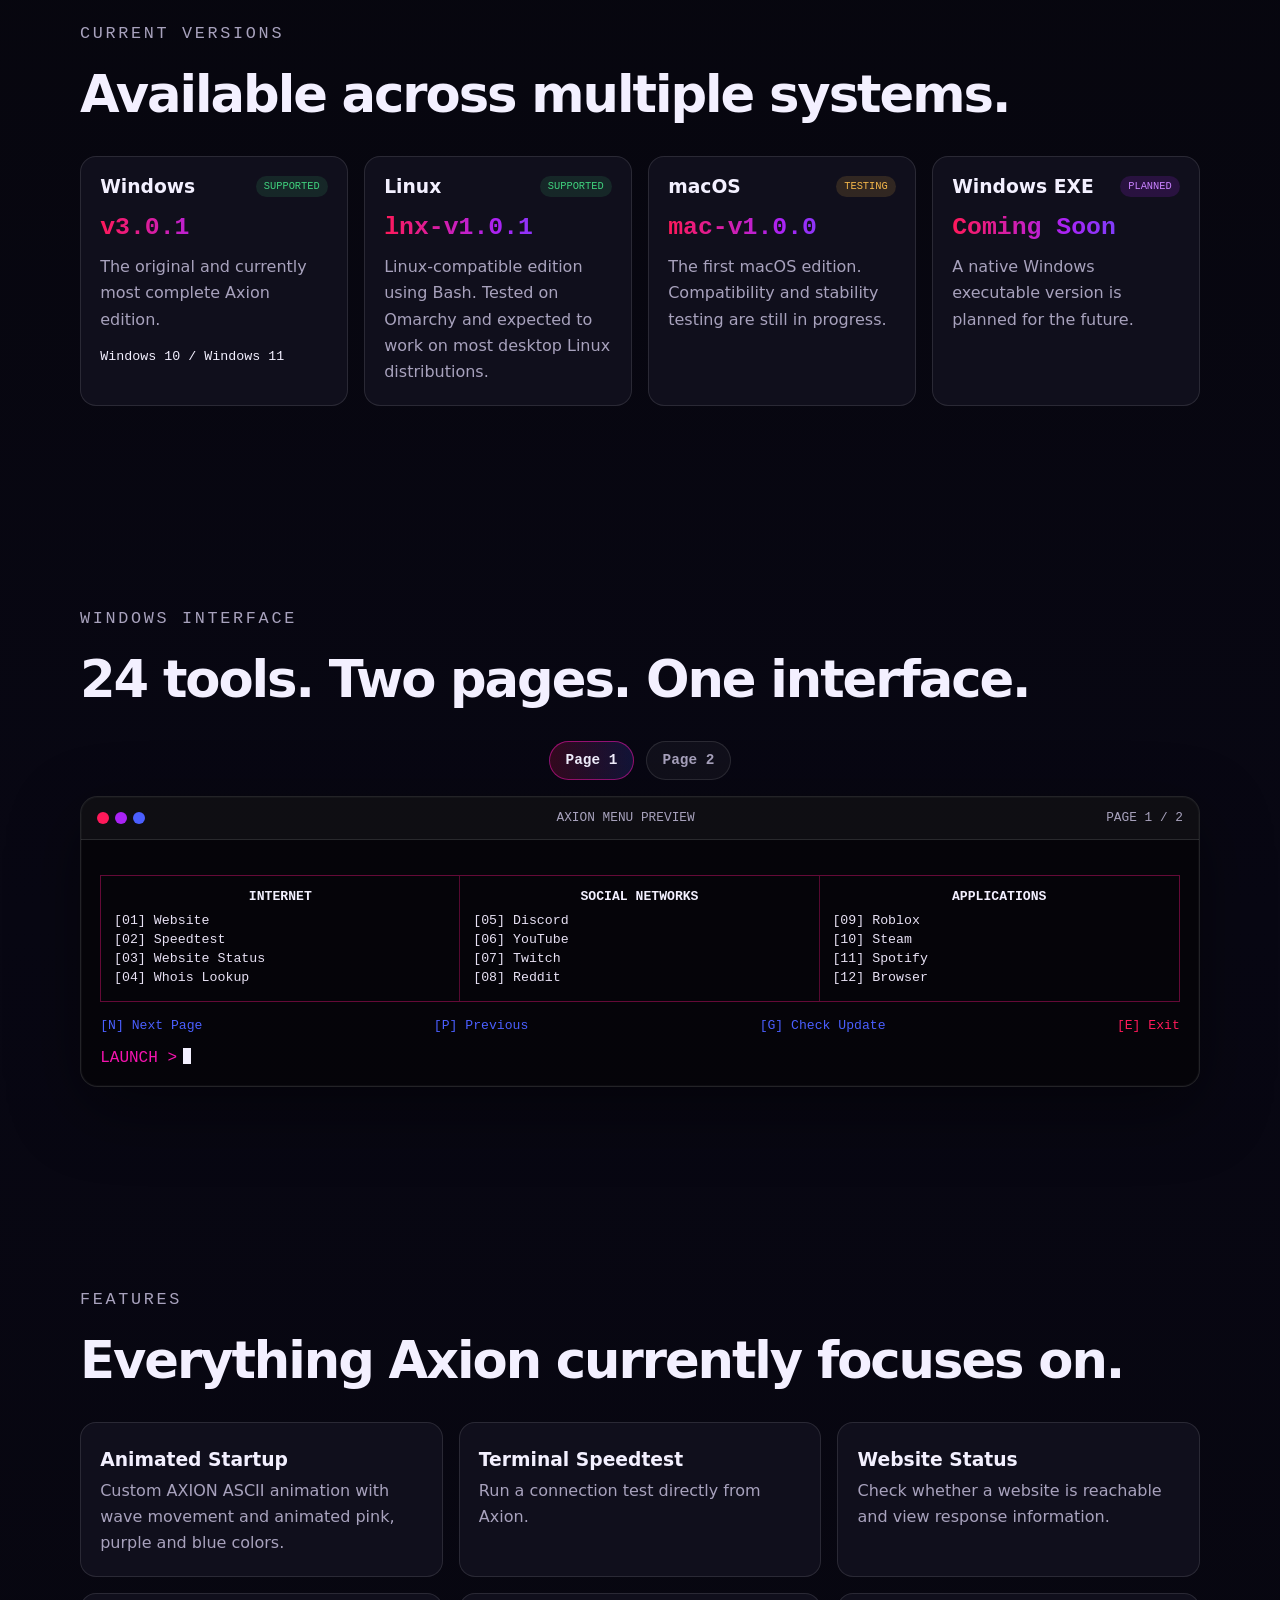
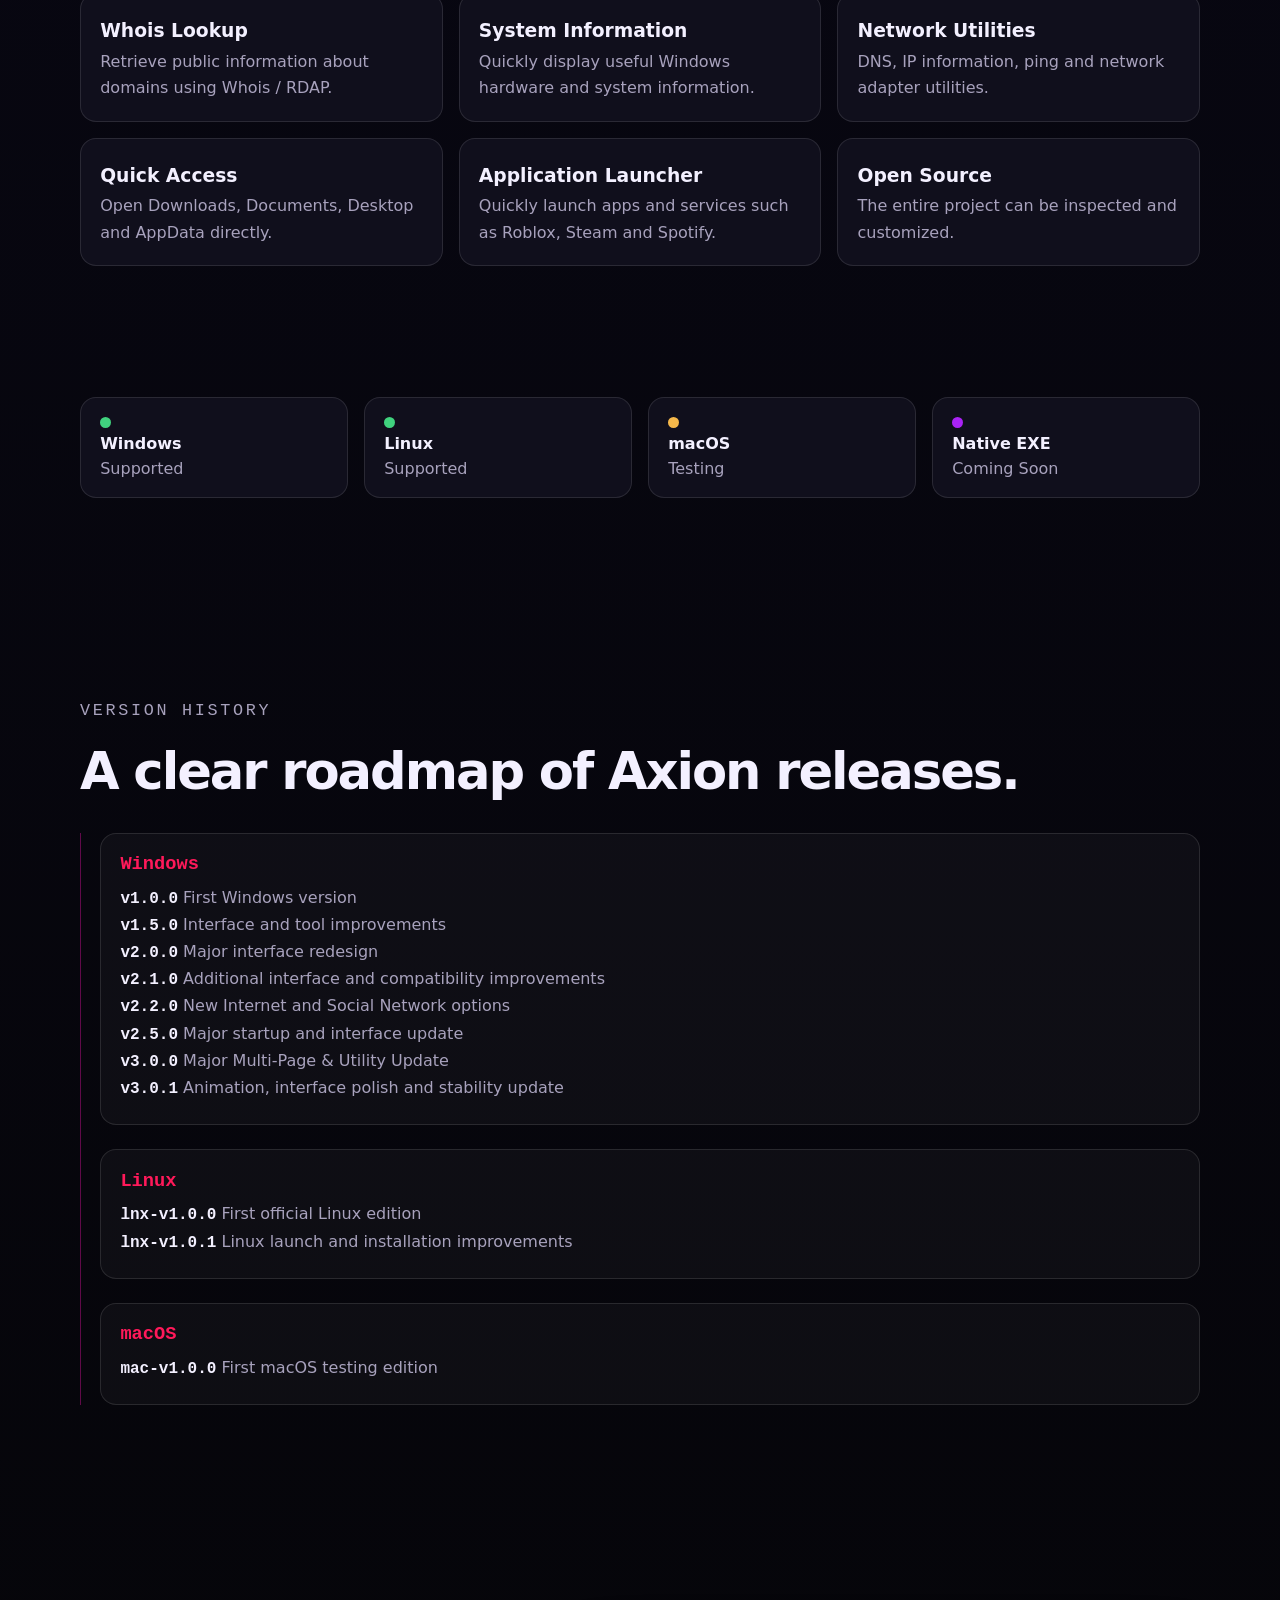
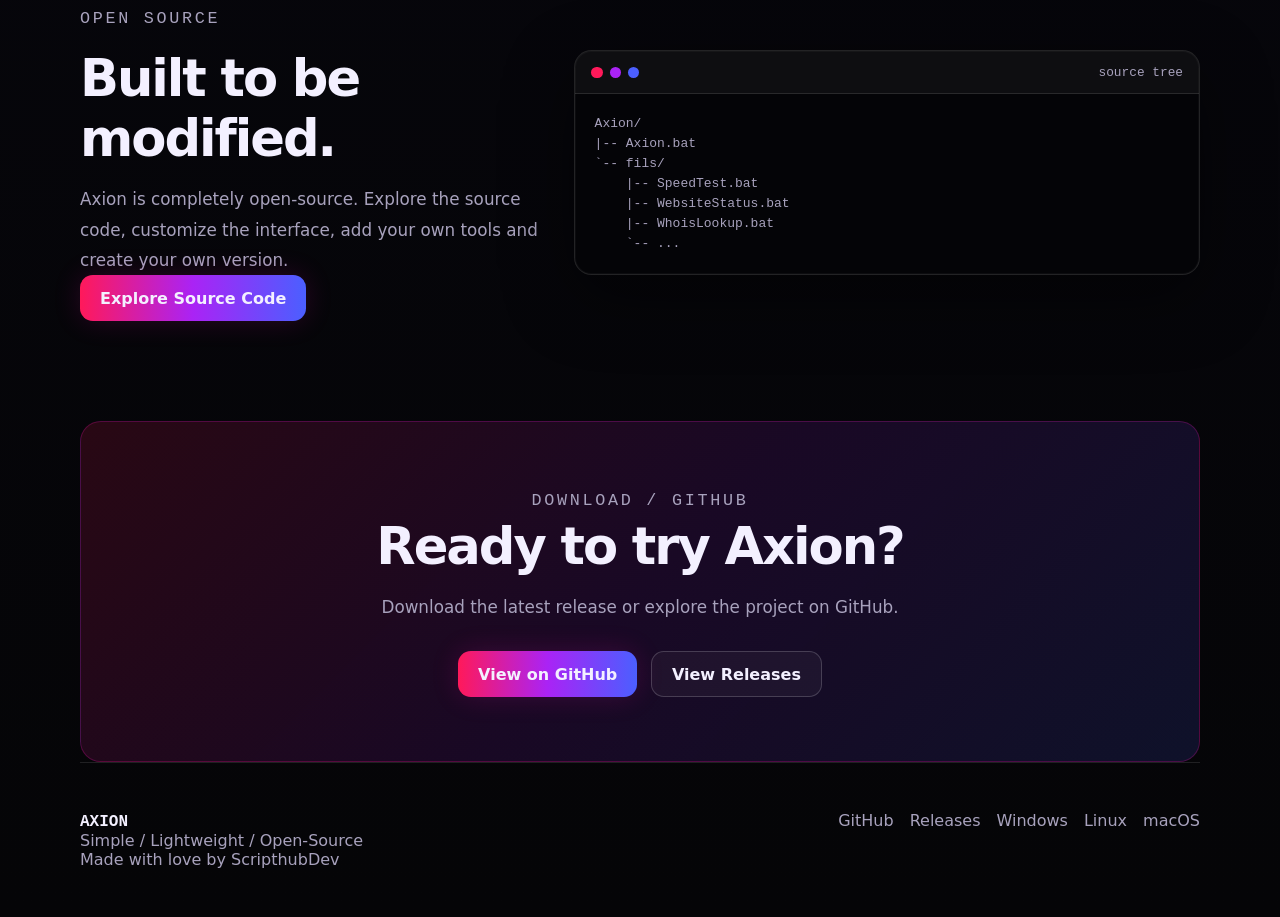
==== commit f7a673e6: "Restore original hero terminal layout" ====
--- a/index.html
+++ b/index.html
@@ -45,8 +45,19 @@
           <span class="terminal-title">Axion.bat</span>
           <span class="terminal-version">v3.0.1</span>
         </div>
-        <div class="terminal-body hero-terminal-body">
-          <img src="logo.png" alt="AXION terminal interface" class="terminal-screenshot">
+        <div class="terminal-body">
+          <div class="terminal-logo-box">
+            <img src="logo.png" alt="AXION terminal logo" class="terminal-logo-img">
+            <p>[ScripthubDev]</p>
+          </div>
+          <p class="terminal-line accent">AXION <span>v3.0.1</span></p>
+          <p class="terminal-line muted">Simple Batch Multi-Tool</p>
+          <div class="terminal-grid">
+            <div><b>INTERNET</b><span>[01] Website</span><span>[02] Speedtest</span><span>[03] Website Status</span><span>[04] Whois Lookup</span></div>
+            <div><b>SOCIAL NETWORKS</b><span>[05] Discord</span><span>[06] YouTube</span><span>[07] Twitch</span><span>[08] Reddit</span></div>
+            <div><b>APPLICATIONS</b><span>[09] Roblox</span><span>[10] Steam</span><span>[11] Spotify</span><span>[12] Browser</span></div>
+          </div>
+          <p class="launch">LAUNCH &gt;<span class="cursor"></span></p>
         </div>
       </div>
     </section>
--- a/style.css
+++ b/style.css
@@ -182,16 +182,30 @@
 .traffic span:nth-child(2) { background: var(--purple); }
 .traffic span:nth-child(3) { background: var(--blue); }
 .terminal-body { padding: 1.2rem; font-family: var(--mono); }
-.hero-terminal-body {
-  padding: 0;
-  overflow: hidden;
-  background: #080808;
-}
-.terminal-screenshot {
+.terminal-logo-box {
+  width: min(100%, 430px);
+  margin: 0 auto 1rem;
+  padding: 0.85rem 0.9rem 0.9rem;
+  text-align: center;
+  background: #070707;
+  border: 2px solid var(--pink);
+  border-bottom-color: var(--violet);
+  outline: 1px solid rgba(120, 55, 255, 0.7);
+  outline-offset: -5px;
+  box-shadow: 0 0 18px rgba(255, 20, 130, 0.12);
+}
+.terminal-logo-img {
+  width: min(100%, 330px);
+  max-height: 135px;
+  object-fit: contain;
   display: block;
-  width: 100%;
-  height: auto;
-  object-fit: contain;
+  margin: 0 auto 0.35rem;
+  animation: softWave 4s ease-in-out infinite;
+}
+.terminal-logo-box p {
+  color: var(--magenta);
+  font-size: 0.78rem;
+  font-weight: 800;
 }
 .terminal-logo-box {
   width: min(100%, 430px);
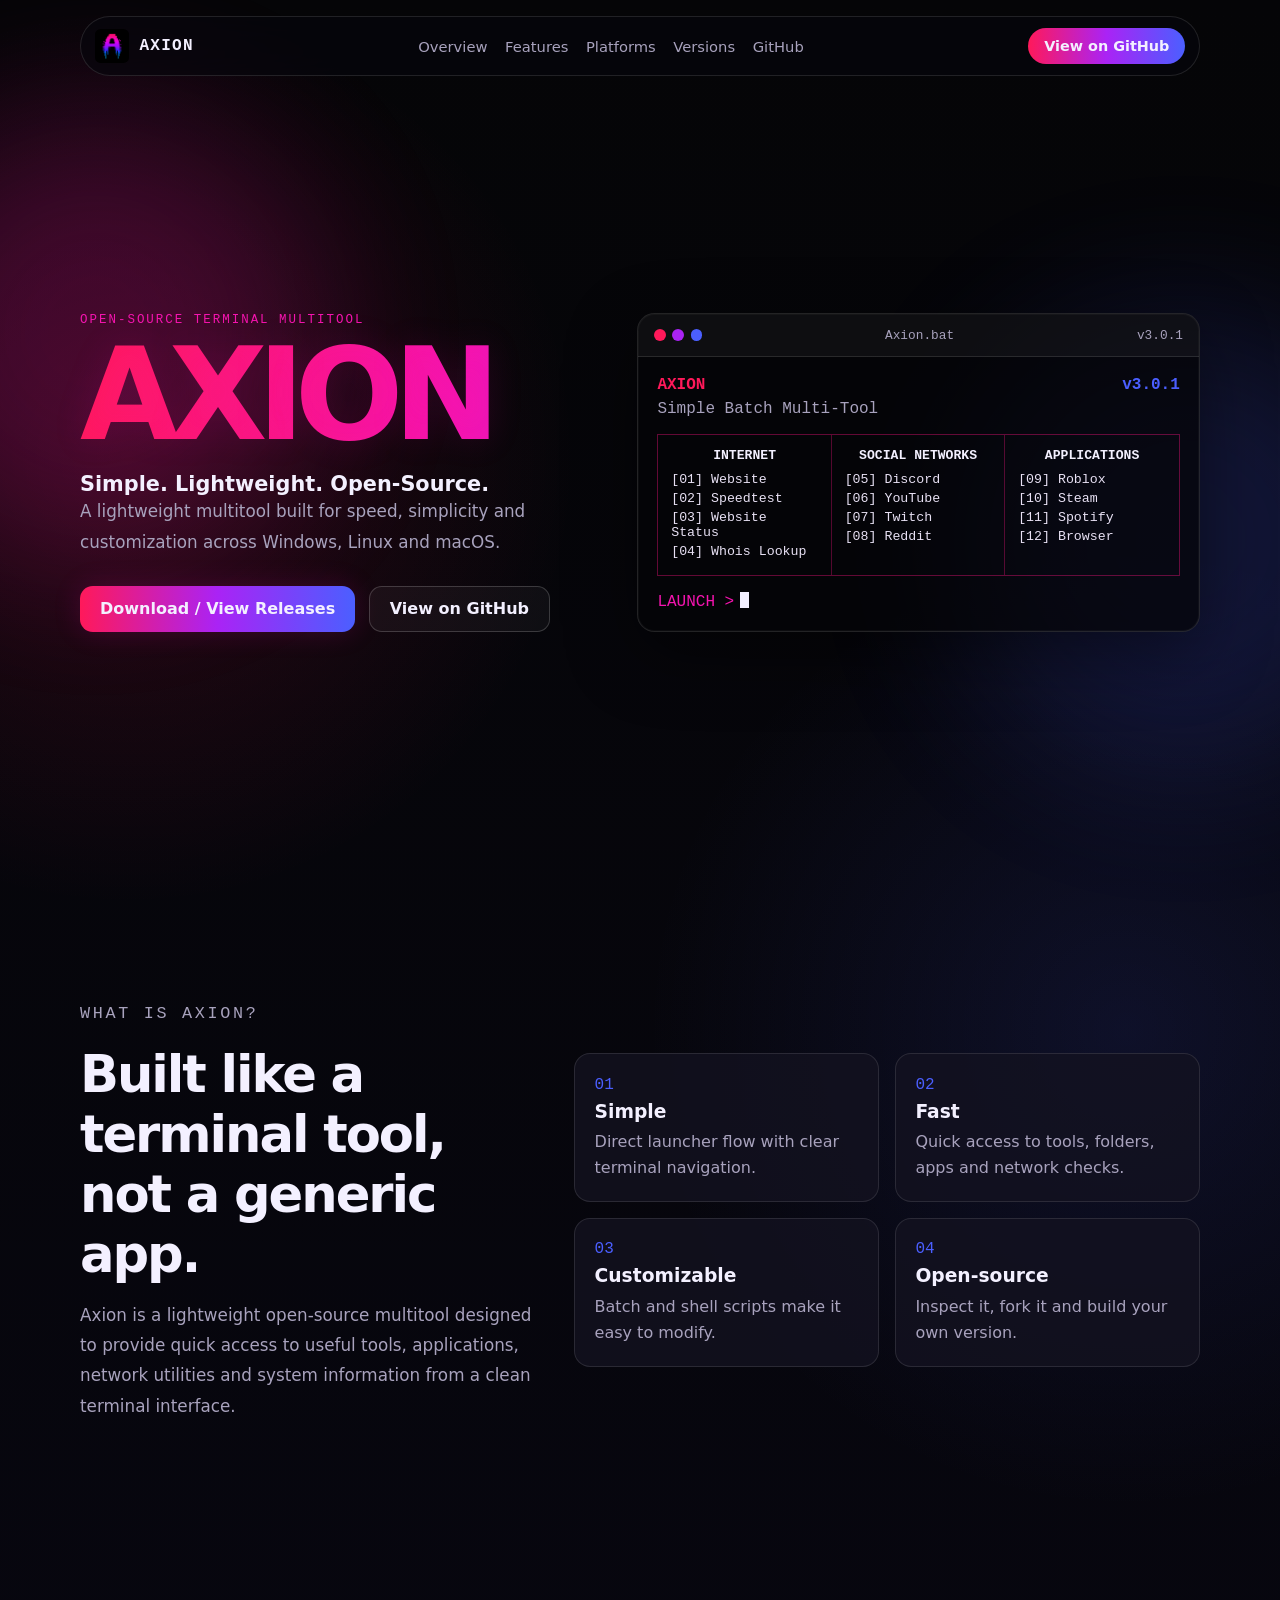
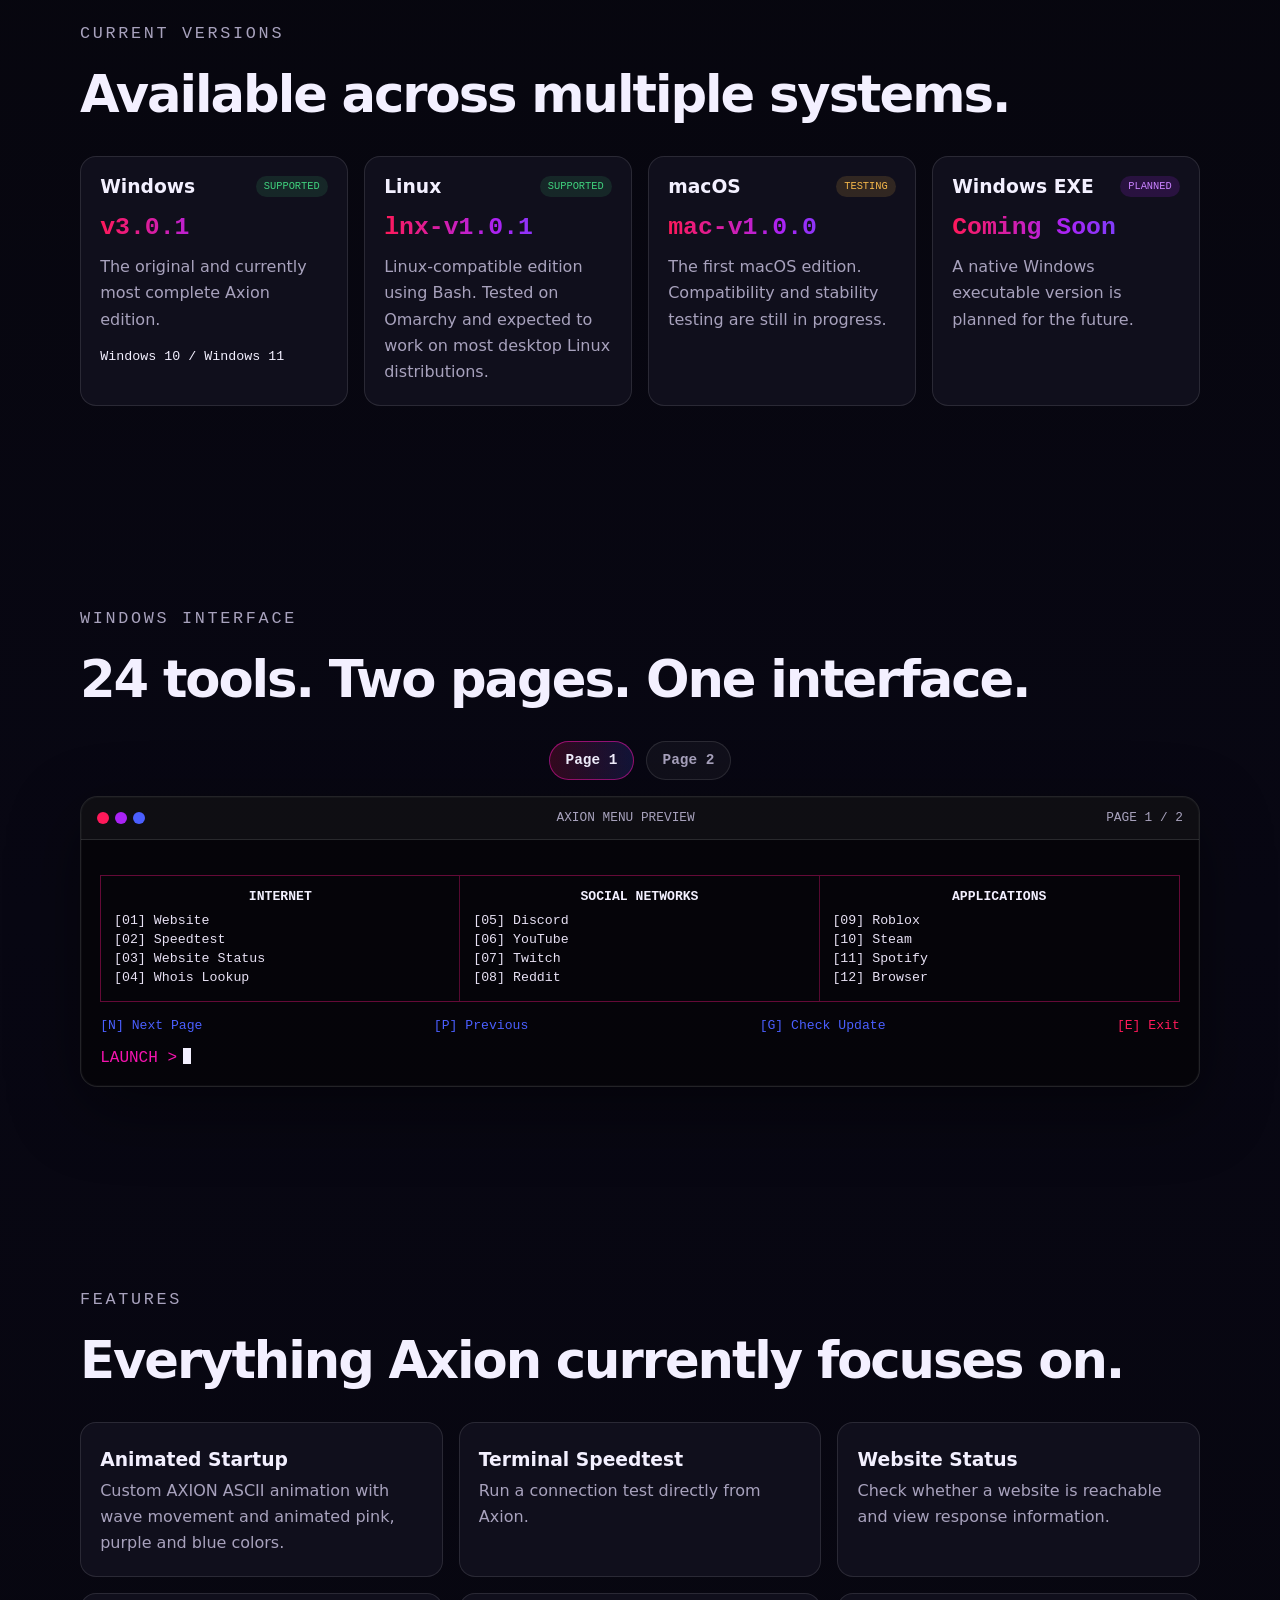
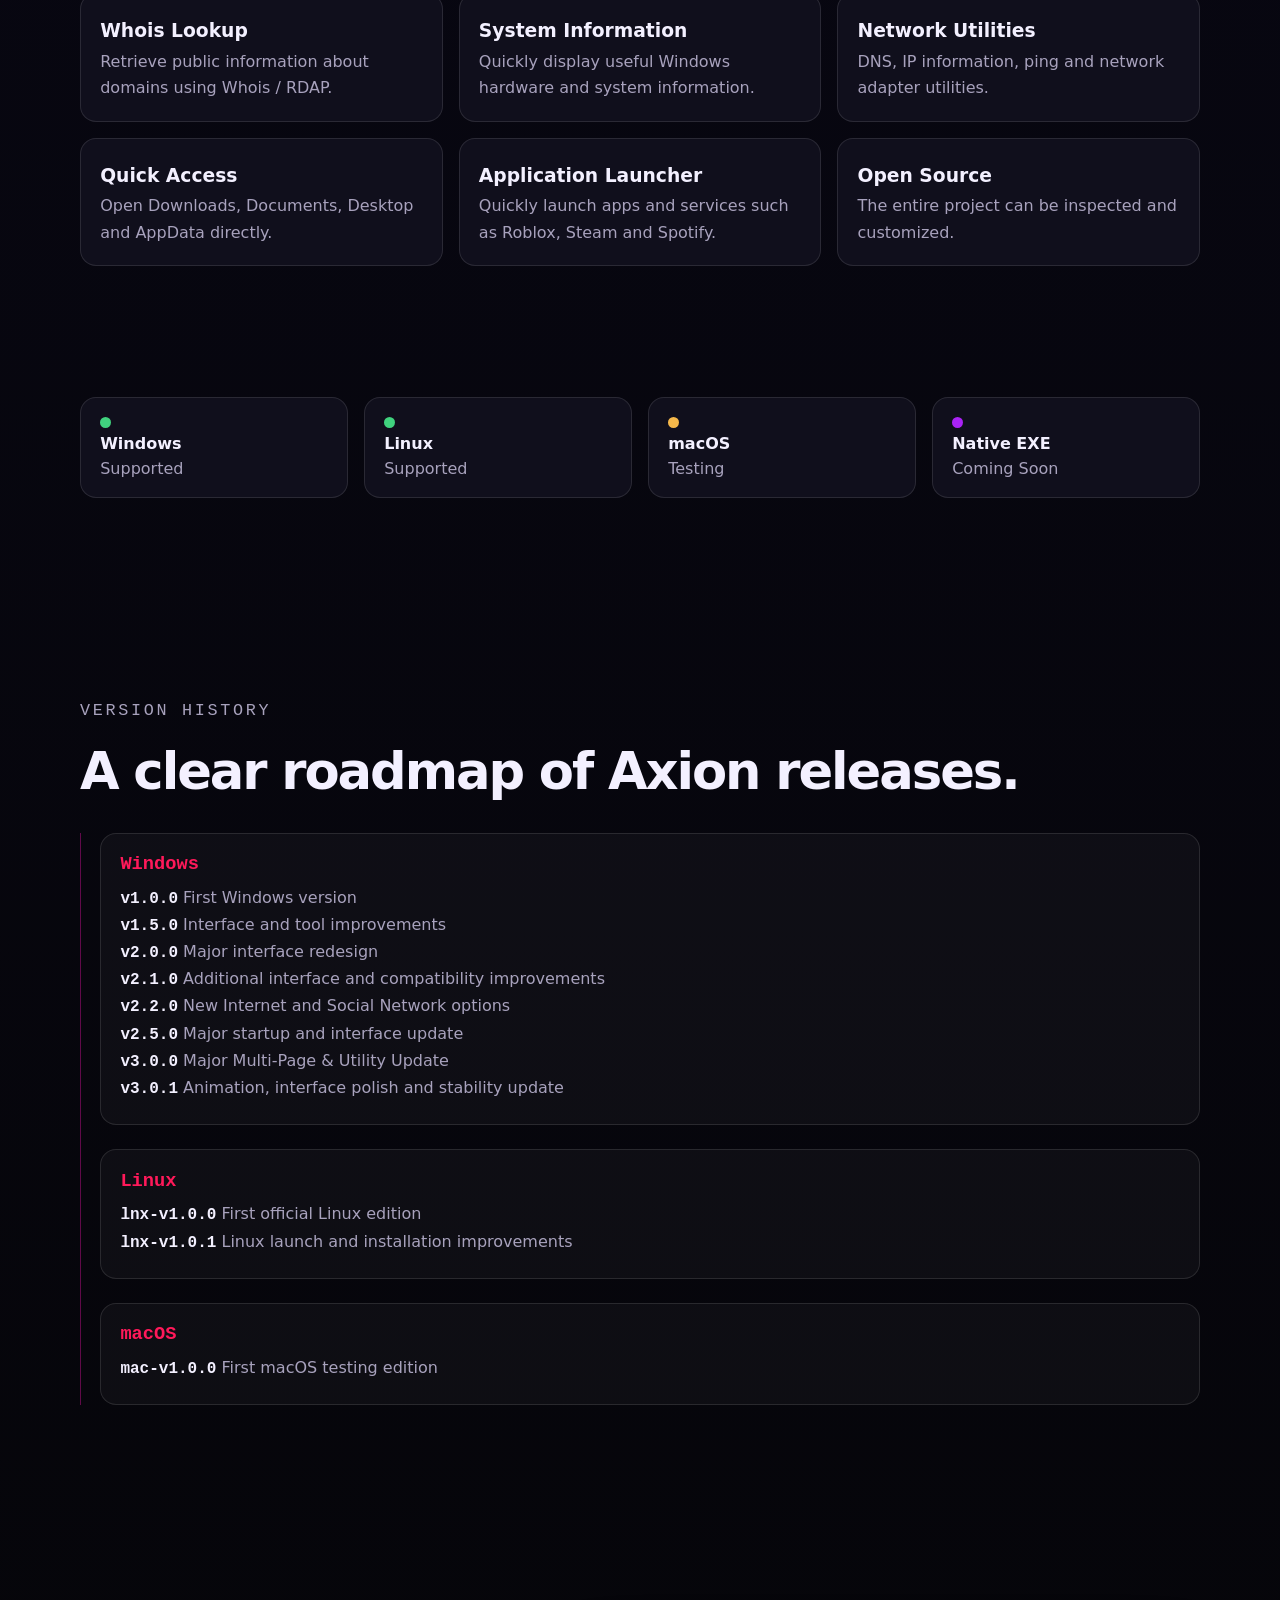
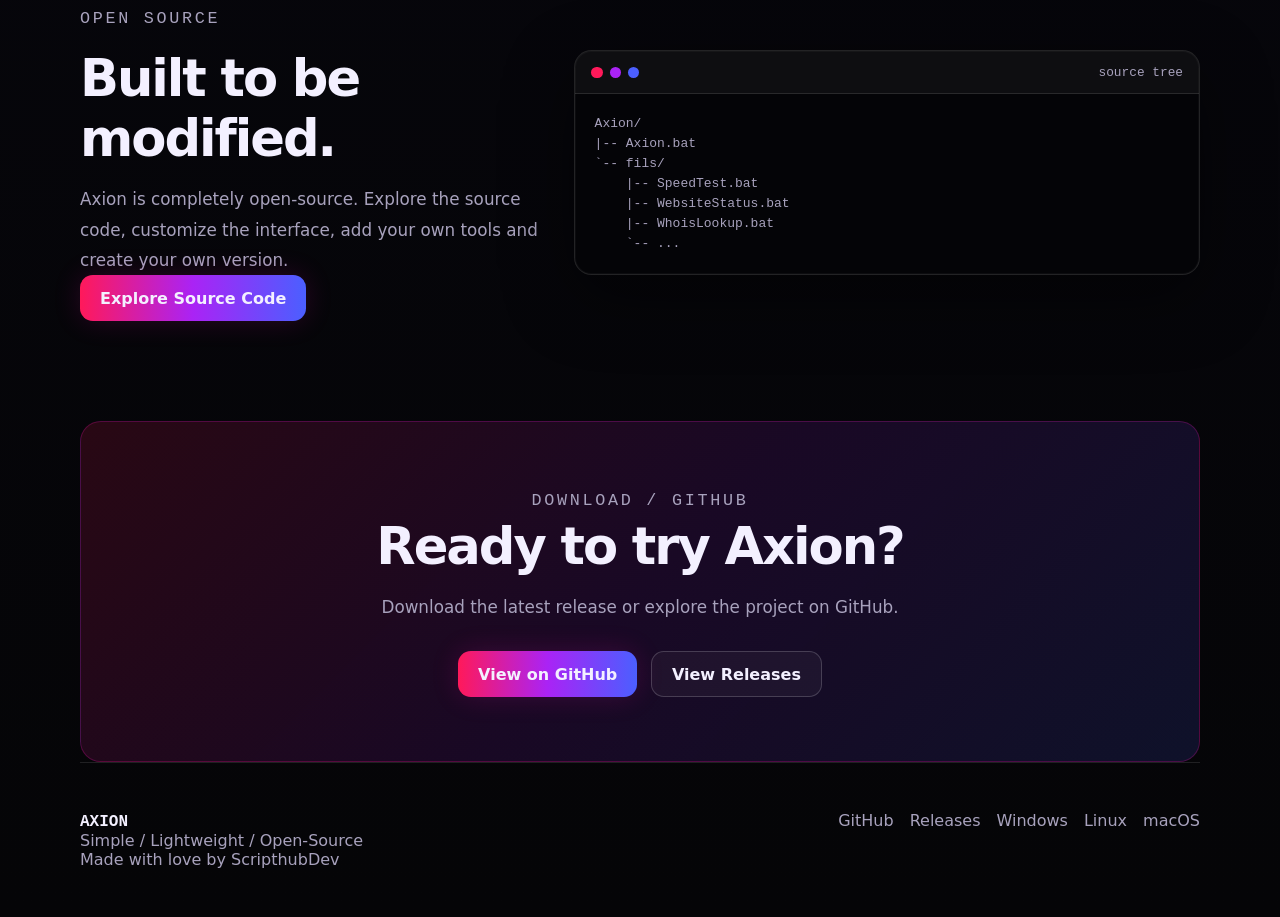
==== commit f46cf91d: "Remove hero terminal image" ====
--- a/index.html
+++ b/index.html
@@ -46,10 +46,6 @@
           <span class="terminal-version">v3.0.1</span>
         </div>
         <div class="terminal-body">
-          <div class="terminal-logo-box">
-            <img src="logo.png" alt="AXION terminal logo" class="terminal-logo-img">
-            <p>[ScripthubDev]</p>
-          </div>
           <p class="terminal-line accent">AXION <span>v3.0.1</span></p>
           <p class="terminal-line muted">Simple Batch Multi-Tool</p>
           <div class="terminal-grid">
--- a/style.css
+++ b/style.css
@@ -182,31 +182,6 @@
 .traffic span:nth-child(2) { background: var(--purple); }
 .traffic span:nth-child(3) { background: var(--blue); }
 .terminal-body { padding: 1.2rem; font-family: var(--mono); }
-.terminal-logo-box {
-  width: min(100%, 430px);
-  margin: 0 auto 1rem;
-  padding: 0.85rem 0.9rem 0.9rem;
-  text-align: center;
-  background: #070707;
-  border: 2px solid var(--pink);
-  border-bottom-color: var(--violet);
-  outline: 1px solid rgba(120, 55, 255, 0.7);
-  outline-offset: -5px;
-  box-shadow: 0 0 18px rgba(255, 20, 130, 0.12);
-}
-.terminal-logo-img {
-  width: min(100%, 330px);
-  max-height: 135px;
-  object-fit: contain;
-  display: block;
-  margin: 0 auto 0.35rem;
-  animation: softWave 4s ease-in-out infinite;
-}
-.terminal-logo-box p {
-  color: var(--magenta);
-  font-size: 0.78rem;
-  font-weight: 800;
-}
 .terminal-logo-box {
   width: min(100%, 430px);
   margin: 0 auto 1rem;
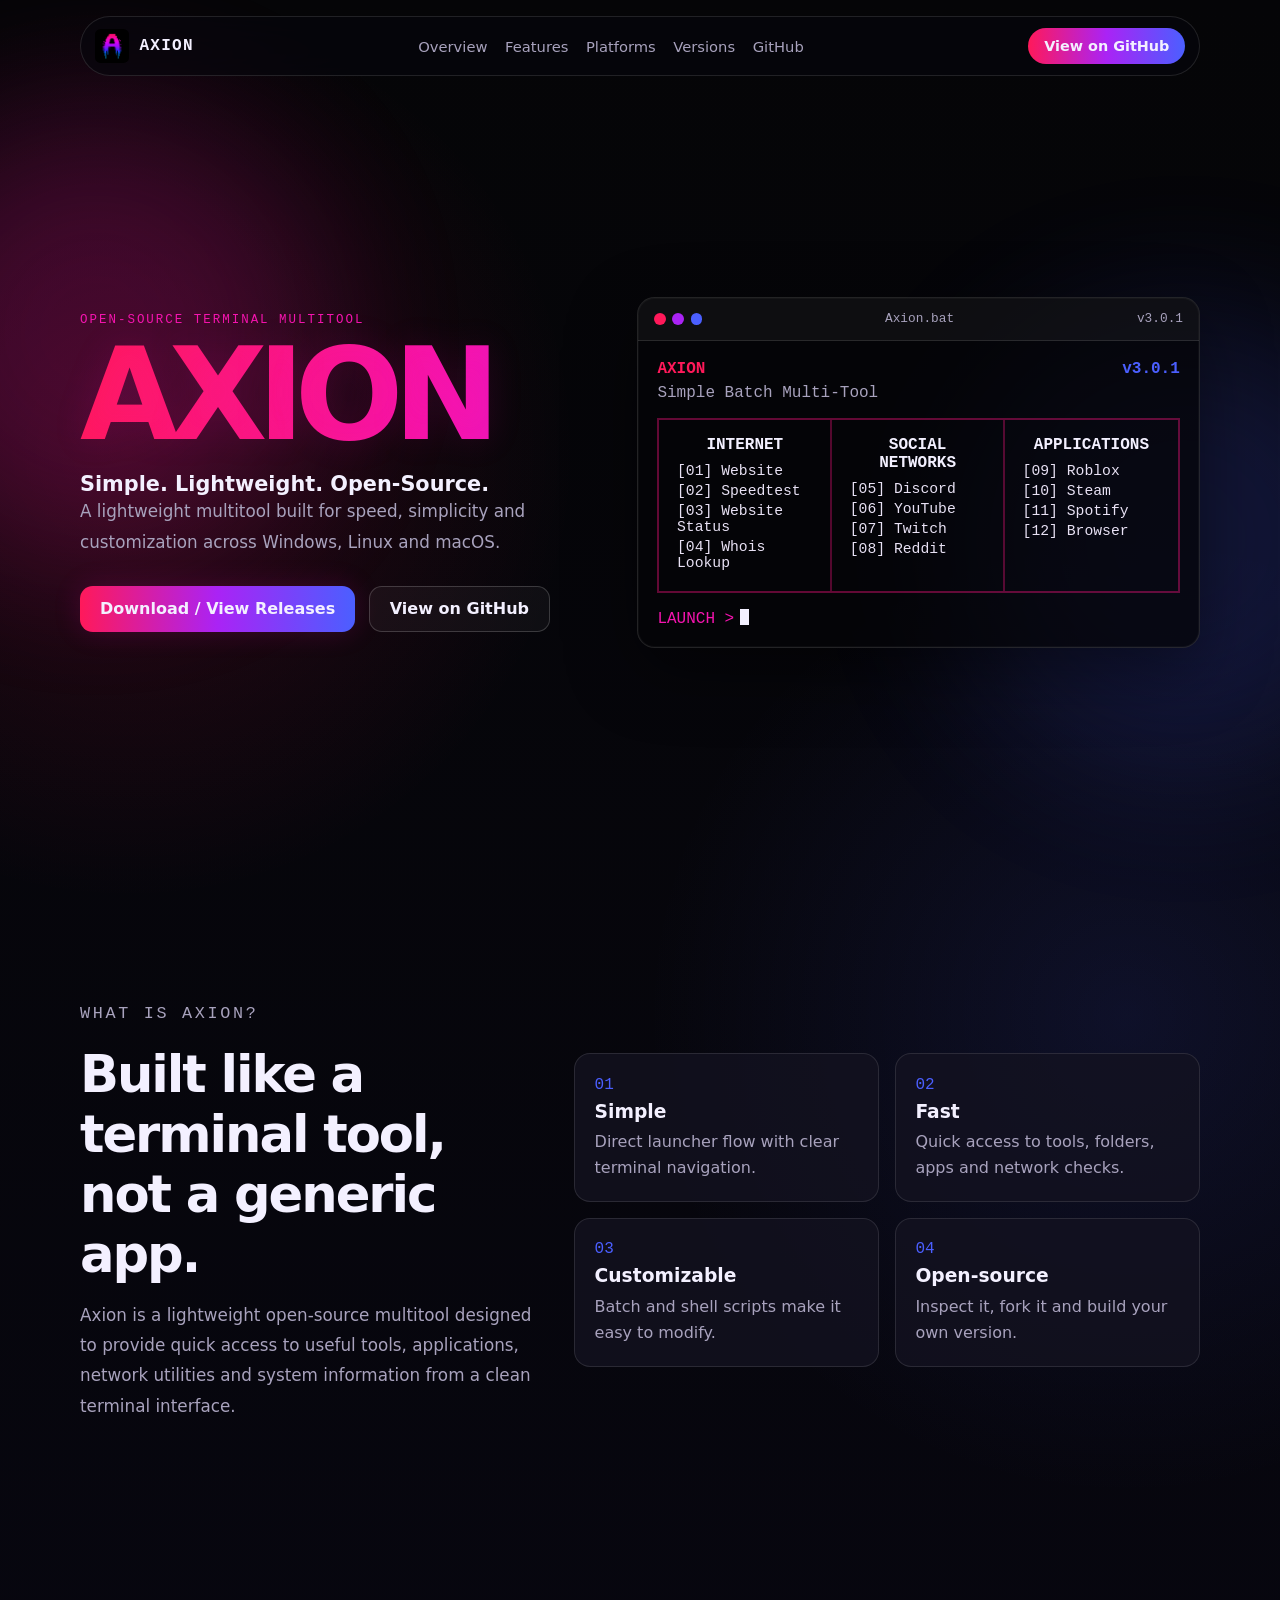
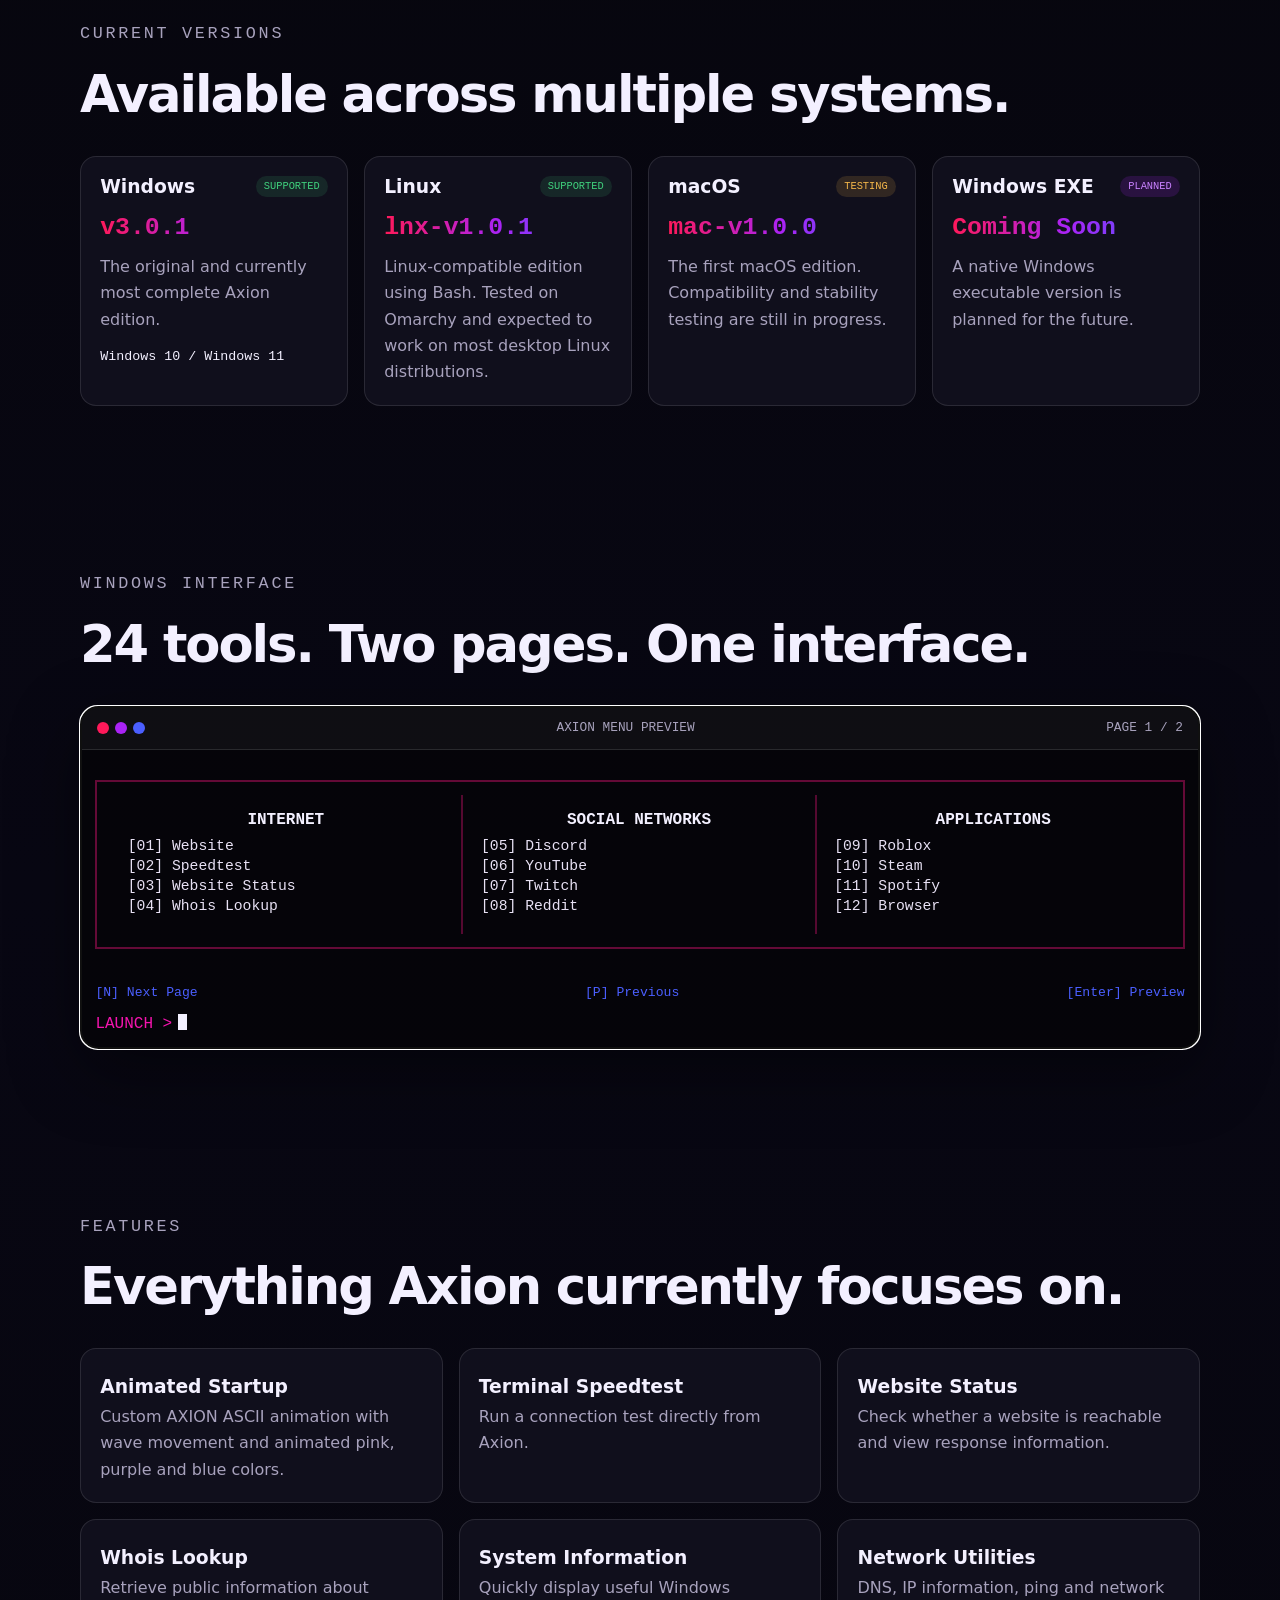
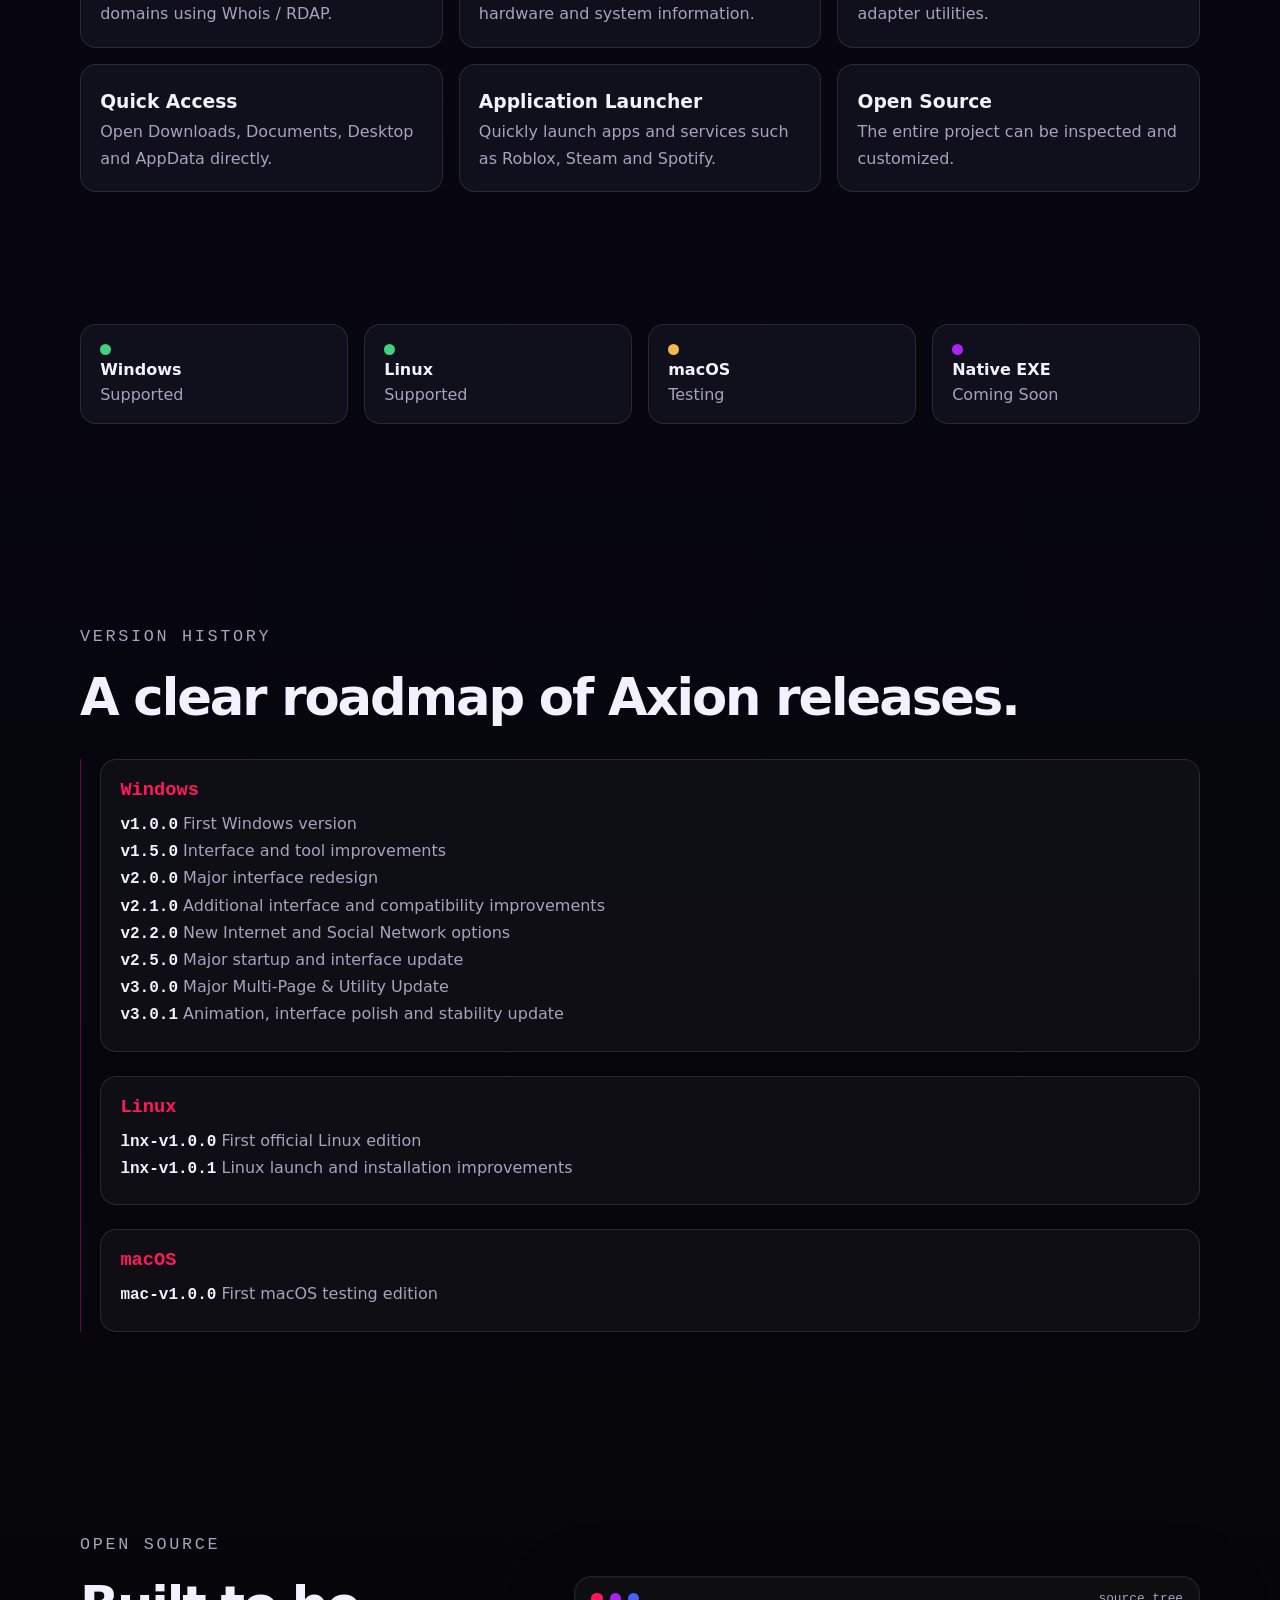
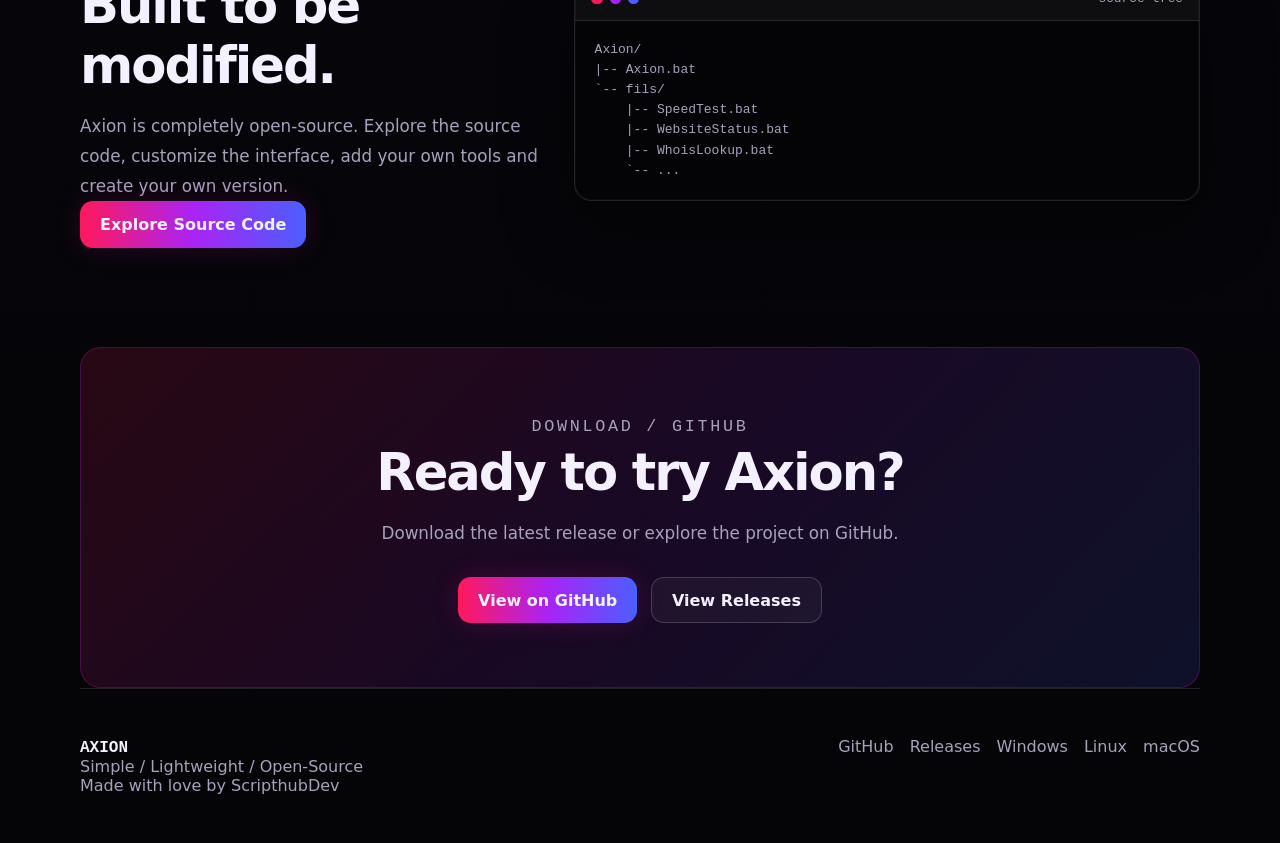
==== commit 8fb79ce2: "Keyboard-only navigation: N/P/Enter" ====
--- a/index.html
+++ b/index.html
@@ -91,11 +91,7 @@
         <h2>24 tools. Two pages. One interface.</h2>
       </div>
       <div class="interface-wrap reveal">
-        <div class="page-switch" role="tablist" aria-label="Terminal page preview">
-          <button class="active" type="button" data-page="1">Page 1</button>
-          <button type="button" data-page="2">Page 2</button>
-        </div>
-        <div class="terminal menu-terminal">
+        <div class="terminal menu-terminal" id="menuTerminal" tabindex="0" aria-label="Use N and P keys to navigate pages, Enter to preview">
           <div class="terminal-top"><div class="traffic"><span></span><span></span><span></span></div><span class="terminal-title">AXION MENU PREVIEW</span><span id="pageLabel">PAGE 1 / 2</span></div>
           <div class="terminal-body">
             <div class="tool-grid active" id="toolsPage1">
@@ -108,7 +104,7 @@
               <div><h4>NETWORK</h4><p>[17] DNS Test</p><p>[18] IP Information</p><p>[19] Ping Test</p><p>[20] Network Info</p></div>
               <div><h4>QUICK ACCESS</h4><p>[21] Downloads</p><p>[22] Documents</p><p>[23] Desktop</p><p>[24] AppData</p></div>
             </div>
-            <div class="menu-bottom"><span>[N] Next Page</span><span>[P] Previous</span><span>[G] Check Update</span><span>[E] Exit</span></div>
+            <div class="menu-bottom"><span>[N] Next Page</span><span>[P] Previous</span><span>[Enter] Preview</span></div>
             <p class="launch">LAUNCH &gt;<span class="cursor"></span></p>
           </div>
         </div>
--- a/style.css
+++ b/style.css
@@ -212,11 +212,11 @@
 .terminal-line.accent { color: var(--pink); font-weight: 800; }
 .terminal-line span { color: var(--blue); float: right; }
 .muted { color: var(--muted); }
-.terminal-grid, .tool-grid { display: grid; grid-template-columns: repeat(3, 1fr); border: 1px solid rgba(255, 20, 130, 0.38); margin: 1rem 0; }
-.terminal-grid div, .tool-grid div { padding: 0.8rem; border-right: 1px solid rgba(255, 20, 130, 0.32); }
+.terminal-grid, .tool-grid { display: grid; grid-template-columns: repeat(3, 1fr); border: 2px solid rgba(255, 20, 130, 0.38); margin: 1rem 0; }
+.terminal-grid div, .tool-grid div { padding: 1rem 1.1rem; border-right: 2px solid rgba(255, 20, 130, 0.32); }
 .terminal-grid div:last-child, .tool-grid div:last-child { border-right: 0; }
-.terminal-grid b, .tool-grid h4 { display: block; color: var(--text); text-align: center; margin-bottom: 0.55rem; font-size: 0.82rem; }
-.terminal-grid span, .tool-grid p { display: block; color: #e8e1f4; font-size: 0.83rem; margin: 0.25rem 0; }
+.terminal-grid b, .tool-grid h4 { display: block; color: var(--text); text-align: center; margin-bottom: 0.55rem; font-size: 1rem; }
+.terminal-grid span, .tool-grid p { display: block; color: #e8e1f4; font-size: 0.92rem; margin: 0.25rem 0; }
 .launch { color: var(--magenta); margin-top: 0.9rem; }
 .cursor { display: inline-block; width: 0.55rem; height: 1rem; margin-left: 0.35rem; background: var(--text); vertical-align: -0.12rem; animation: blink 1s steps(2, start) infinite; }
 
@@ -244,8 +244,27 @@
 .page-switch { display: flex; gap: 0.7rem; justify-content: center; }
 .page-switch button { border: 1px solid var(--line); background: rgba(255,255,255,0.04); color: var(--muted); padding: 0.65rem 1rem; border-radius: 999px; font: 800 0.9rem var(--mono); cursor: pointer; }
 .page-switch button.active { color: var(--text); border-color: rgba(245,20,175,0.55); background: linear-gradient(90deg, rgba(255,25,90,0.18), rgba(75,95,255,0.16)); }
-.tool-grid { display: none; }
-.tool-grid.active { display: grid; }
+.tool-grid {
+  display: grid;
+  grid-template-columns: repeat(3, 1fr);
+  border: 2px solid rgba(255, 20, 130, 0.38);
+  margin: 1rem 0;
+  opacity: 0;
+  visibility: hidden;
+  pointer-events: none;
+  max-height: 0;
+  overflow: hidden;
+  padding: 0;
+  transition: opacity 0.45s ease, visibility 0.45s ease, max-height 0.45s ease, padding 0.45s ease, margin 0.45s ease;
+}
+.tool-grid.active {
+  opacity: 1;
+  visibility: visible;
+  pointer-events: auto;
+  max-height: 600px;
+  padding: 0.8rem;
+  margin: 1rem 0;
+}
 .menu-bottom { display: flex; justify-content: space-between; gap: 1rem; color: var(--blue); font-family: var(--mono); font-size: 0.82rem; margin-top: 0.6rem; }
 .menu-bottom span:nth-child(4) { color: var(--pink); }
 
@@ -274,6 +293,10 @@
 @keyframes gradientShift { 0%,100% { background-position: 0% 50%; } 50% { background-position: 100% 50%; } }
 @keyframes blink { 50% { opacity: 0; } }
 @keyframes softWave { 0%,100% { transform: translateY(0); } 50% { transform: translateY(-4px); } }
+.interface-section { padding: 7rem 0; }
+.interface-section .menu-terminal { min-height: 420px; }
+.menu-terminal .terminal-body { padding: 1.5rem; }
+
 @keyframes drift { 0%,100% { transform: translate3d(0,0,0); } 50% { transform: translate3d(2rem, -1rem, 0); } }
 
 @media (max-width: 900px) {
@@ -284,9 +307,13 @@
   .app-controls .launch, .page-count { justify-self: center; }
   .version-grid, .features-grid, .platform-strip { grid-template-columns: repeat(2, 1fr); }
   .terminal-grid, .tool-grid { grid-template-columns: 1fr; }
-  .terminal-grid div, .tool-grid div { border-right: 0; border-bottom: 1px solid rgba(255,20,130,0.32); }
+  .terminal-grid div, .tool-grid div { border-right: 0; border-bottom: 2px solid rgba(255,20,130,0.32); }
   .terminal-grid div:last-child, .tool-grid div:last-child { border-bottom: 0; }
 }
+
+  .interface-section { padding: 4rem 0; }
+  .interface-section .menu-terminal { min-height: 280px; }
+  .menu-terminal .terminal-body { padding: 0.9rem; }
 
 @media (max-width: 600px) {
   .navbar { top: 0.7rem; width: calc(100% - 1rem); border-radius: 1rem; }
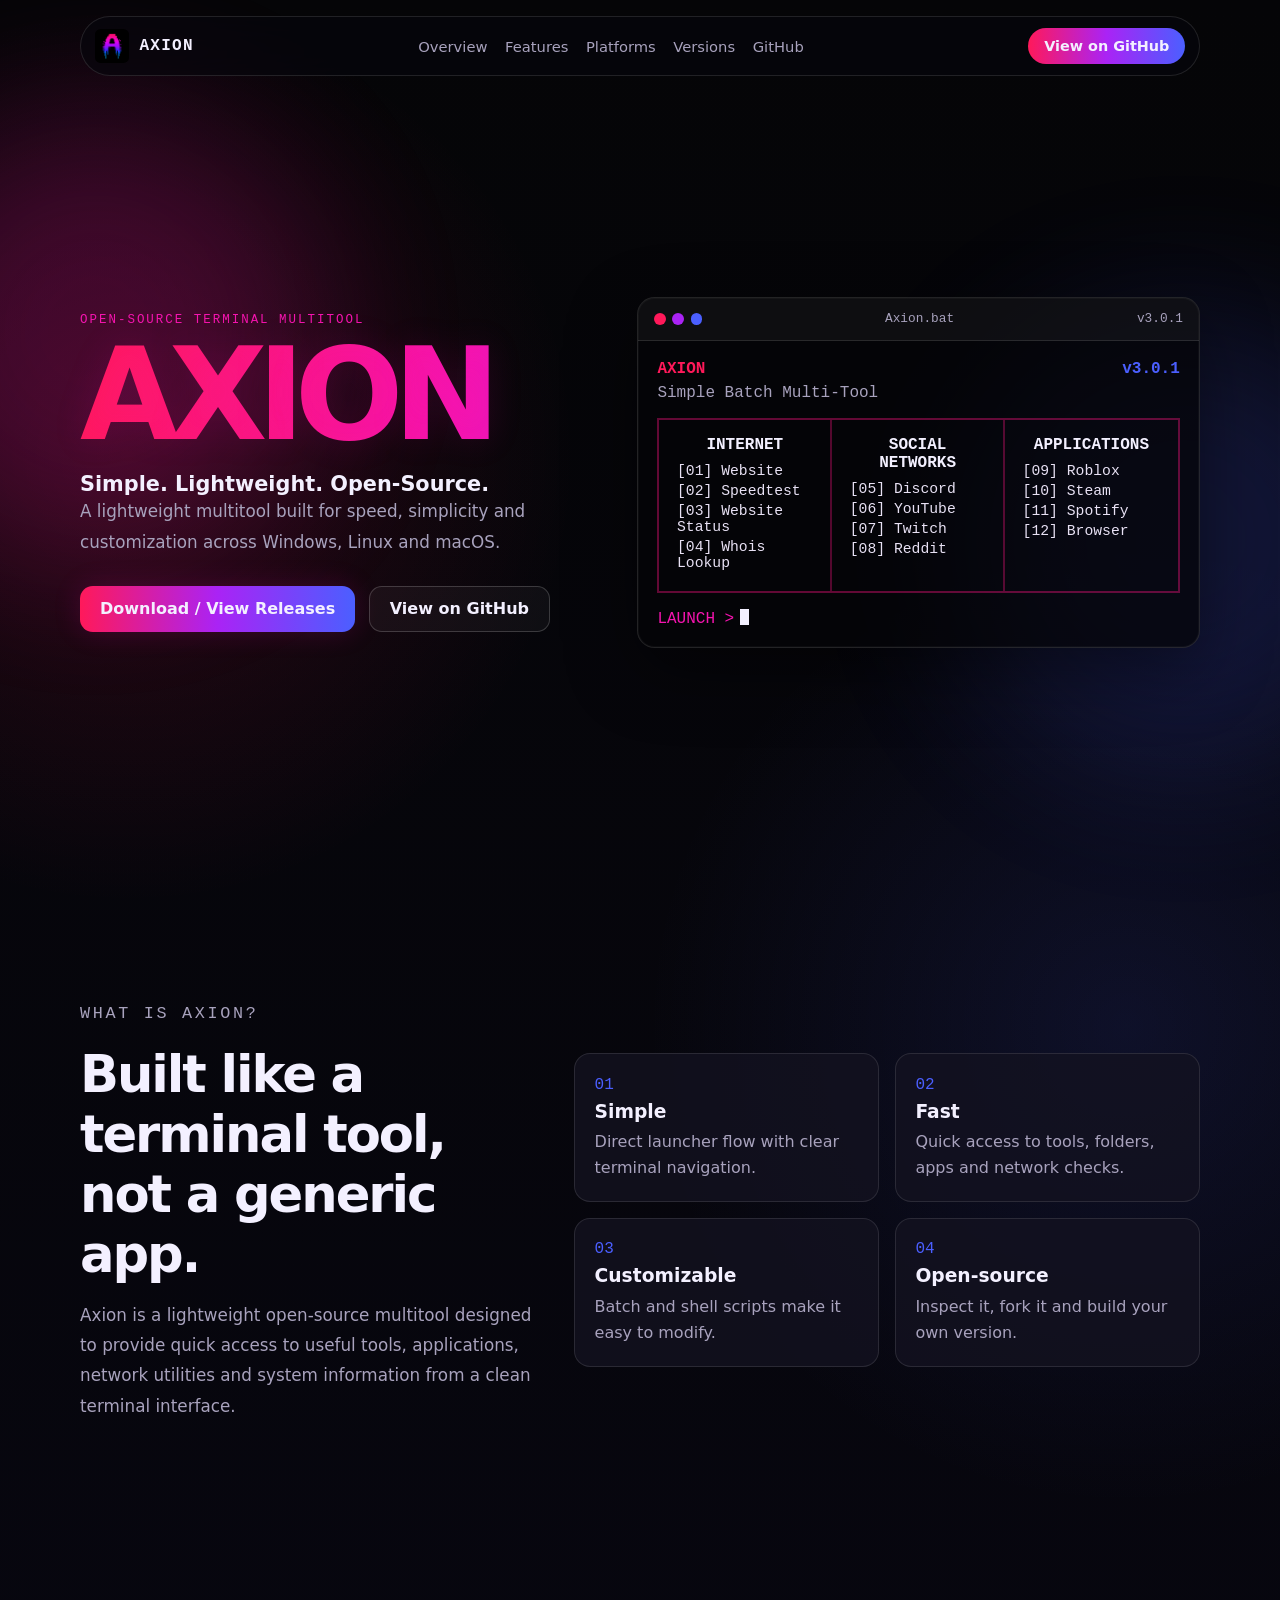
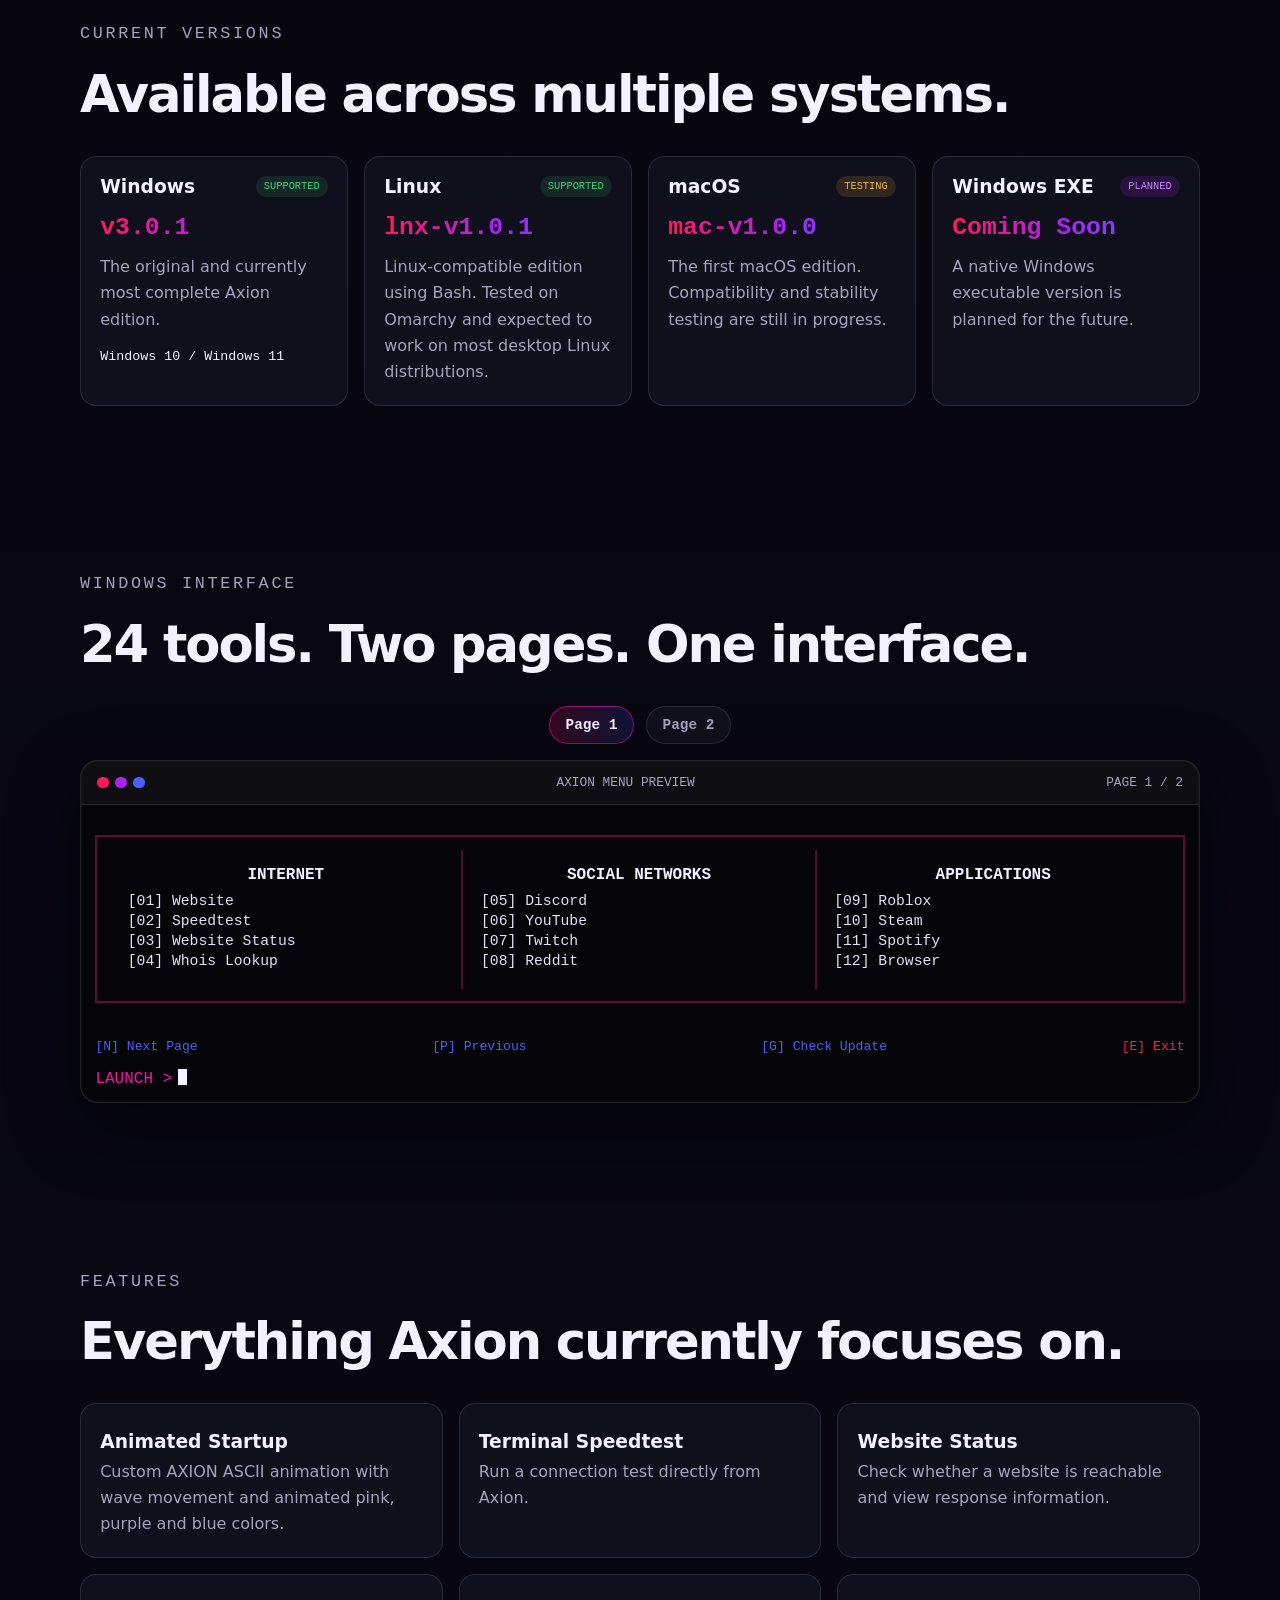
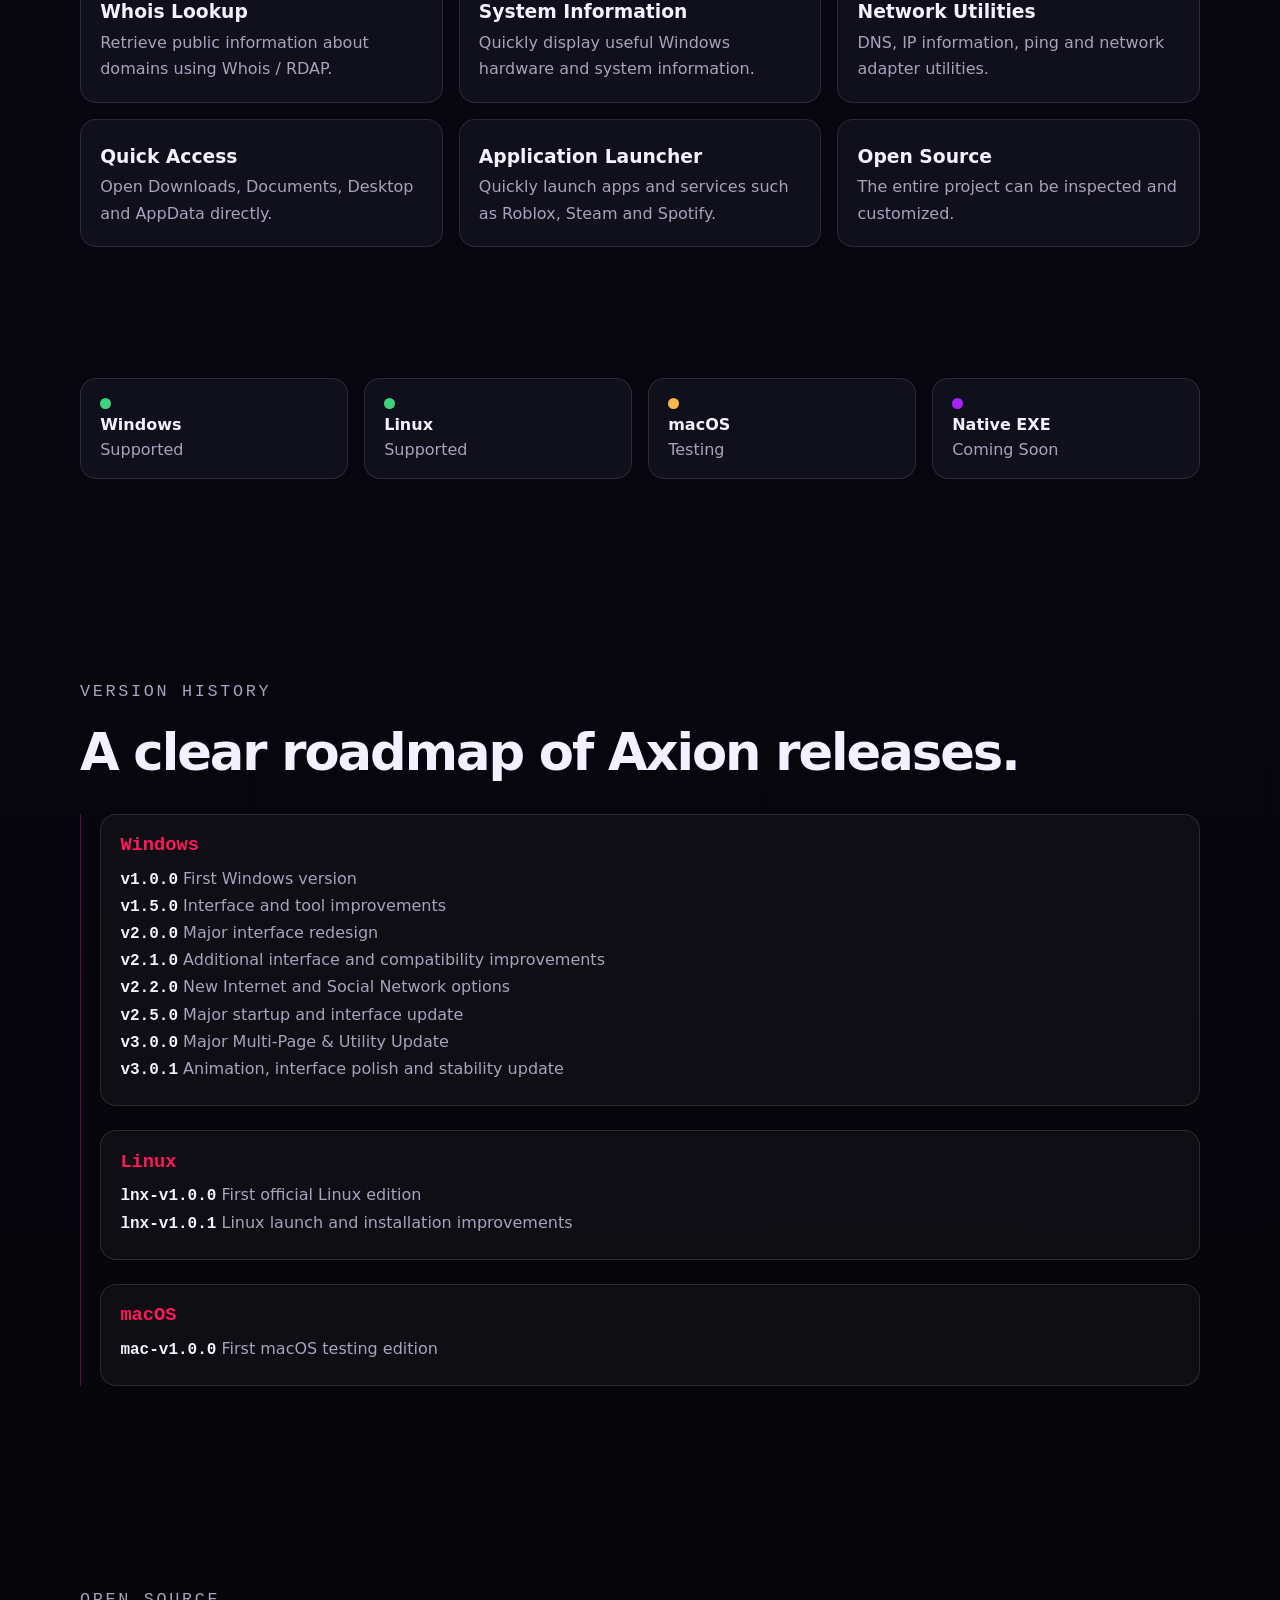
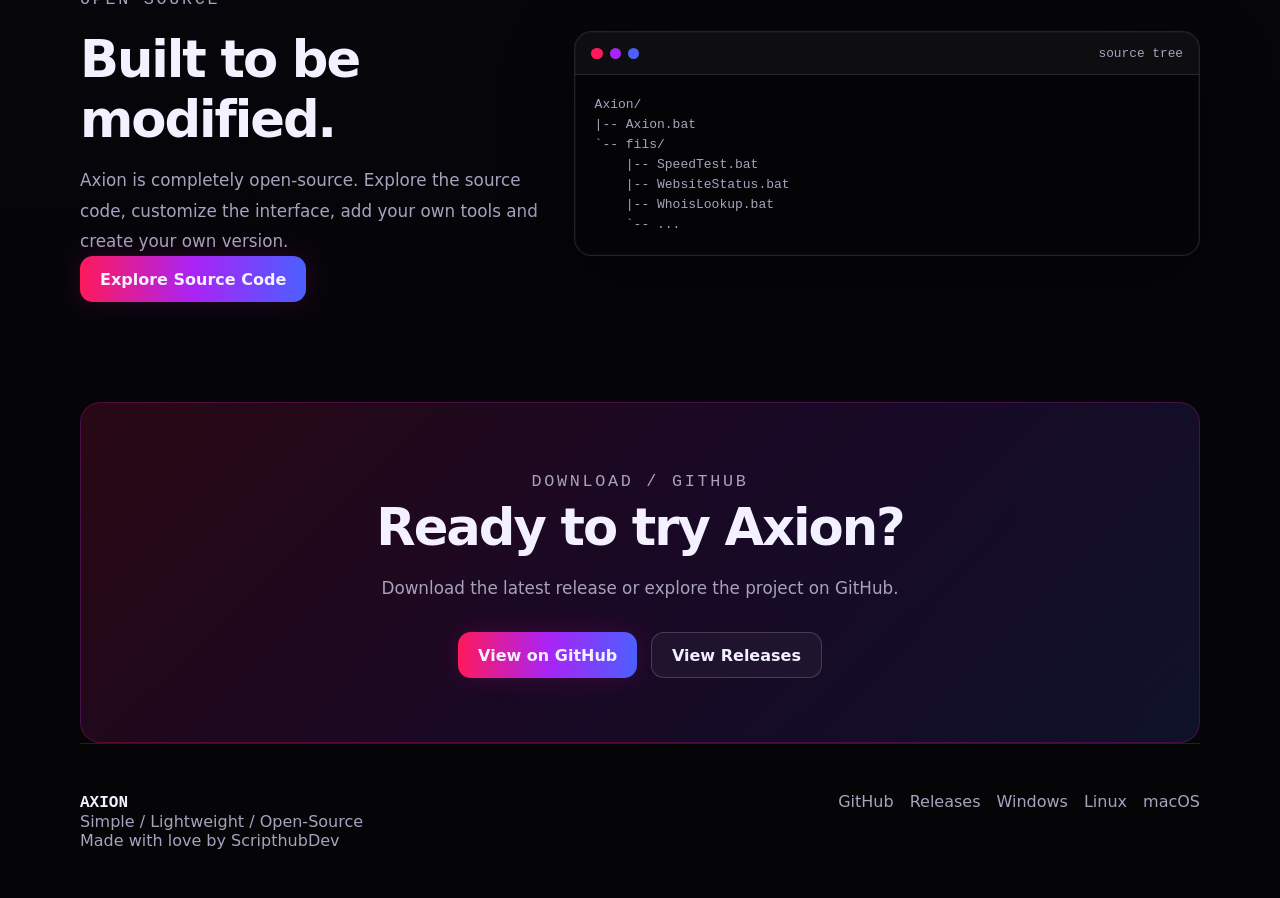
==== commit cc77b18b: "Restore buttons and click navigation, keep fade transition" ====
--- a/index.html
+++ b/index.html
@@ -91,7 +91,11 @@
         <h2>24 tools. Two pages. One interface.</h2>
       </div>
       <div class="interface-wrap reveal">
-        <div class="terminal menu-terminal" id="menuTerminal" tabindex="0" aria-label="Use N and P keys to navigate pages, Enter to preview">
+        <div class="page-switch" role="tablist" aria-label="Terminal page preview">
+          <button class="active" type="button" data-page="1">Page 1</button>
+          <button type="button" data-page="2">Page 2</button>
+        </div>
+        <div class="terminal menu-terminal">
           <div class="terminal-top"><div class="traffic"><span></span><span></span><span></span></div><span class="terminal-title">AXION MENU PREVIEW</span><span id="pageLabel">PAGE 1 / 2</span></div>
           <div class="terminal-body">
             <div class="tool-grid active" id="toolsPage1">
@@ -104,7 +108,7 @@
               <div><h4>NETWORK</h4><p>[17] DNS Test</p><p>[18] IP Information</p><p>[19] Ping Test</p><p>[20] Network Info</p></div>
               <div><h4>QUICK ACCESS</h4><p>[21] Downloads</p><p>[22] Documents</p><p>[23] Desktop</p><p>[24] AppData</p></div>
             </div>
-            <div class="menu-bottom"><span>[N] Next Page</span><span>[P] Previous</span><span>[Enter] Preview</span></div>
+            <div class="menu-bottom"><span>[N] Next Page</span><span>[P] Previous</span><span>[G] Check Update</span><span>[E] Exit</span></div>
             <p class="launch">LAUNCH &gt;<span class="cursor"></span></p>
           </div>
         </div>
